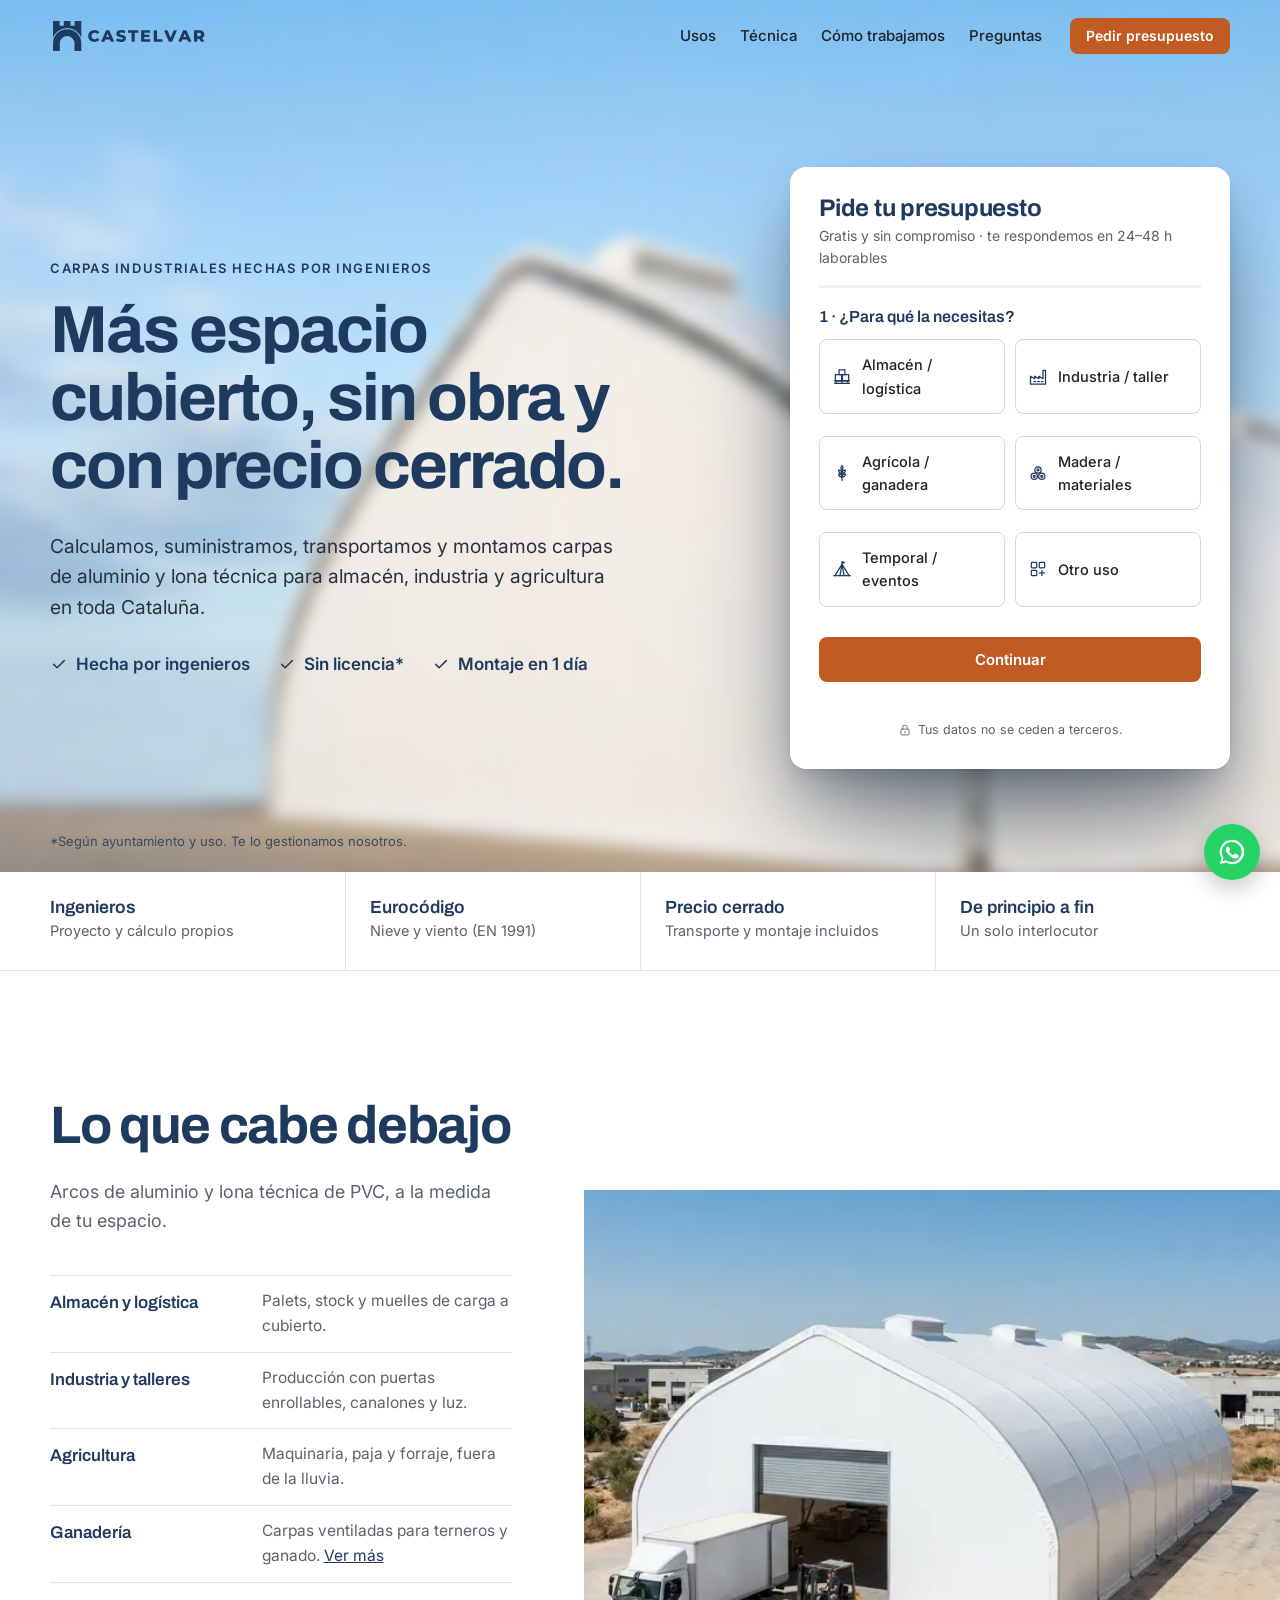
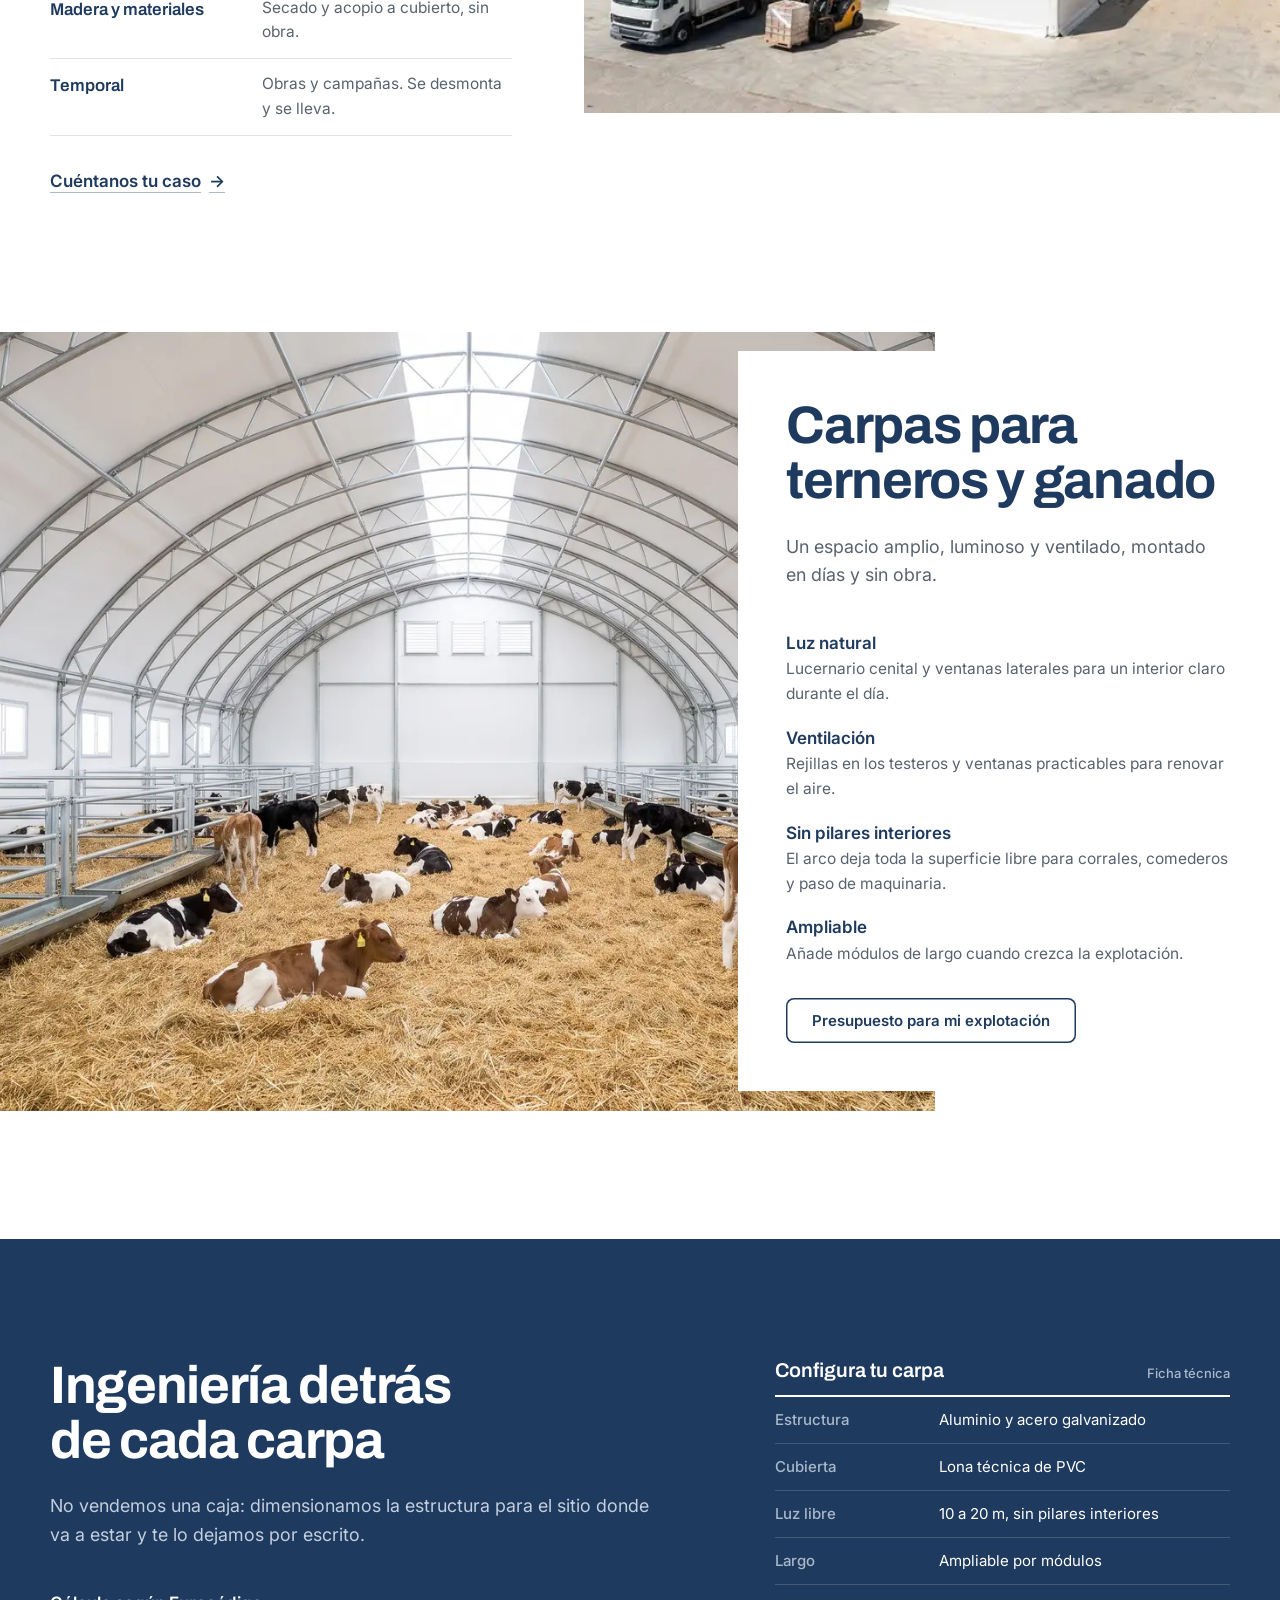
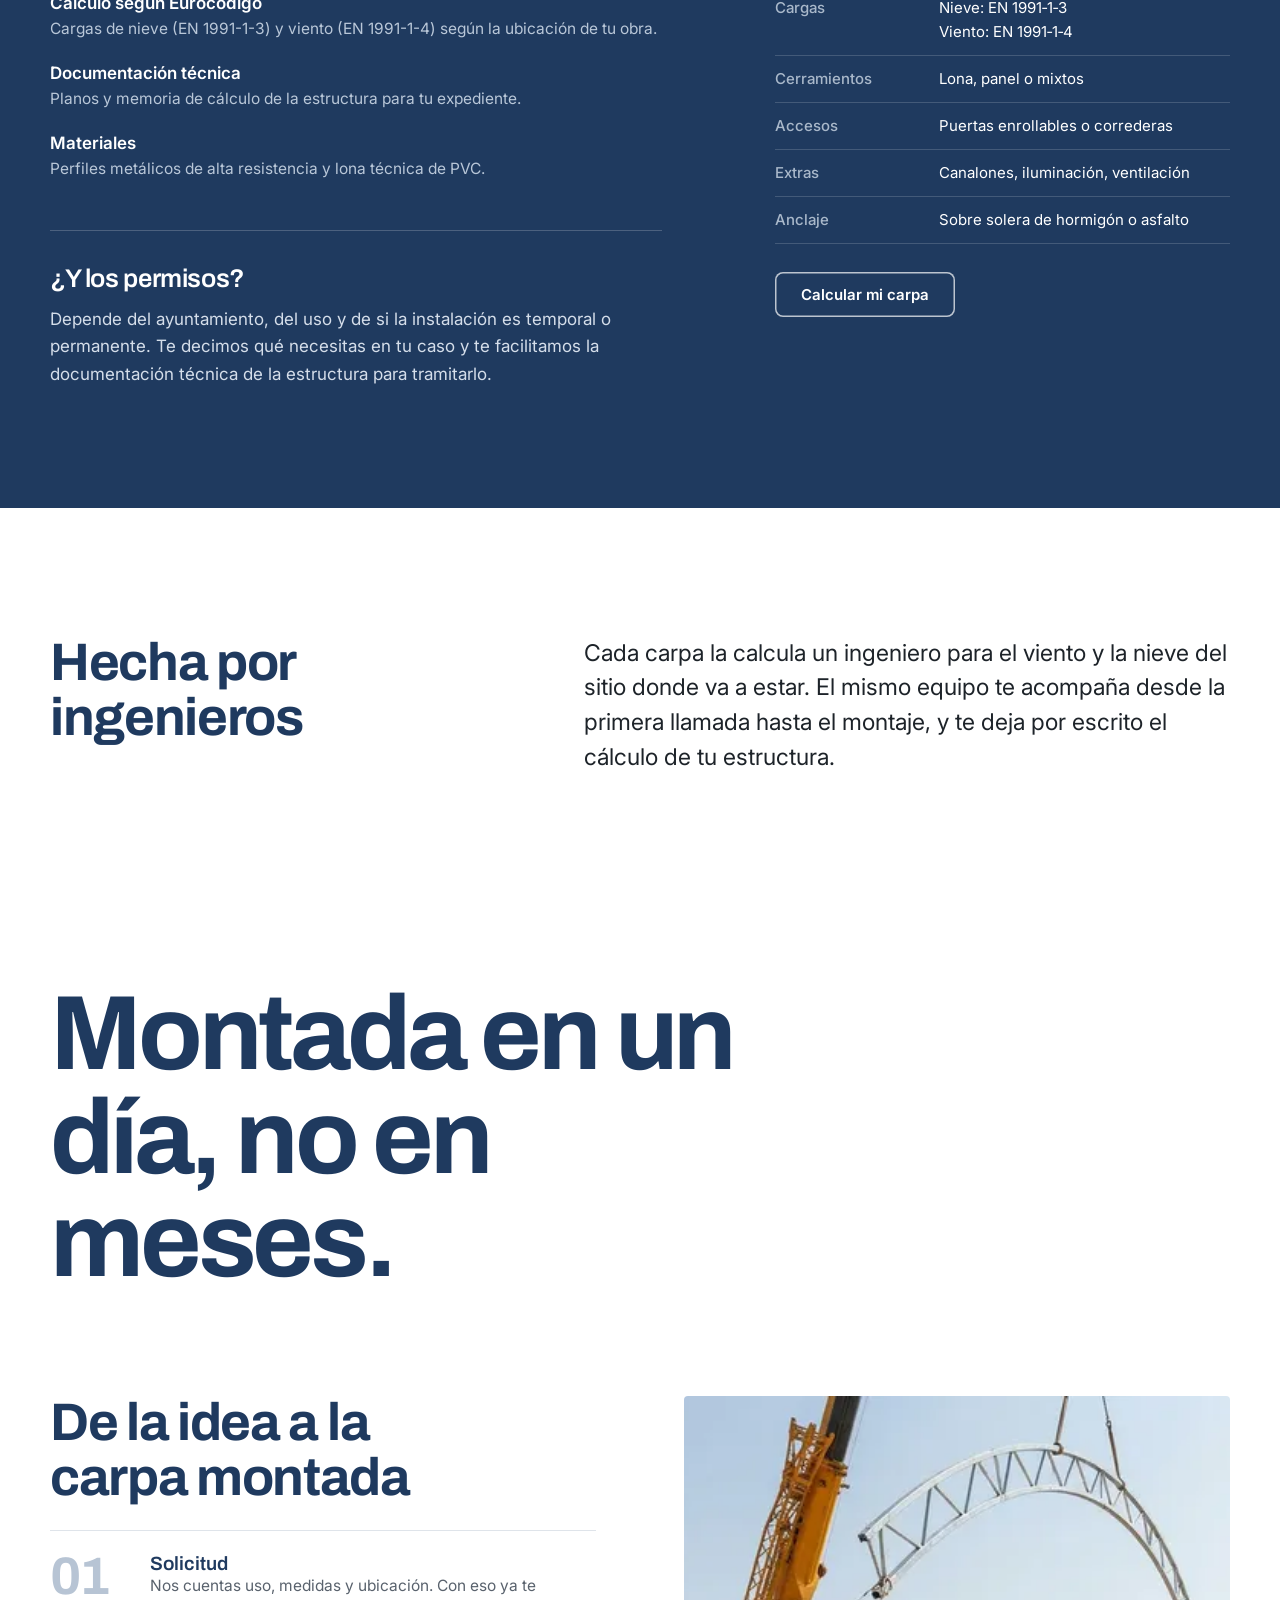
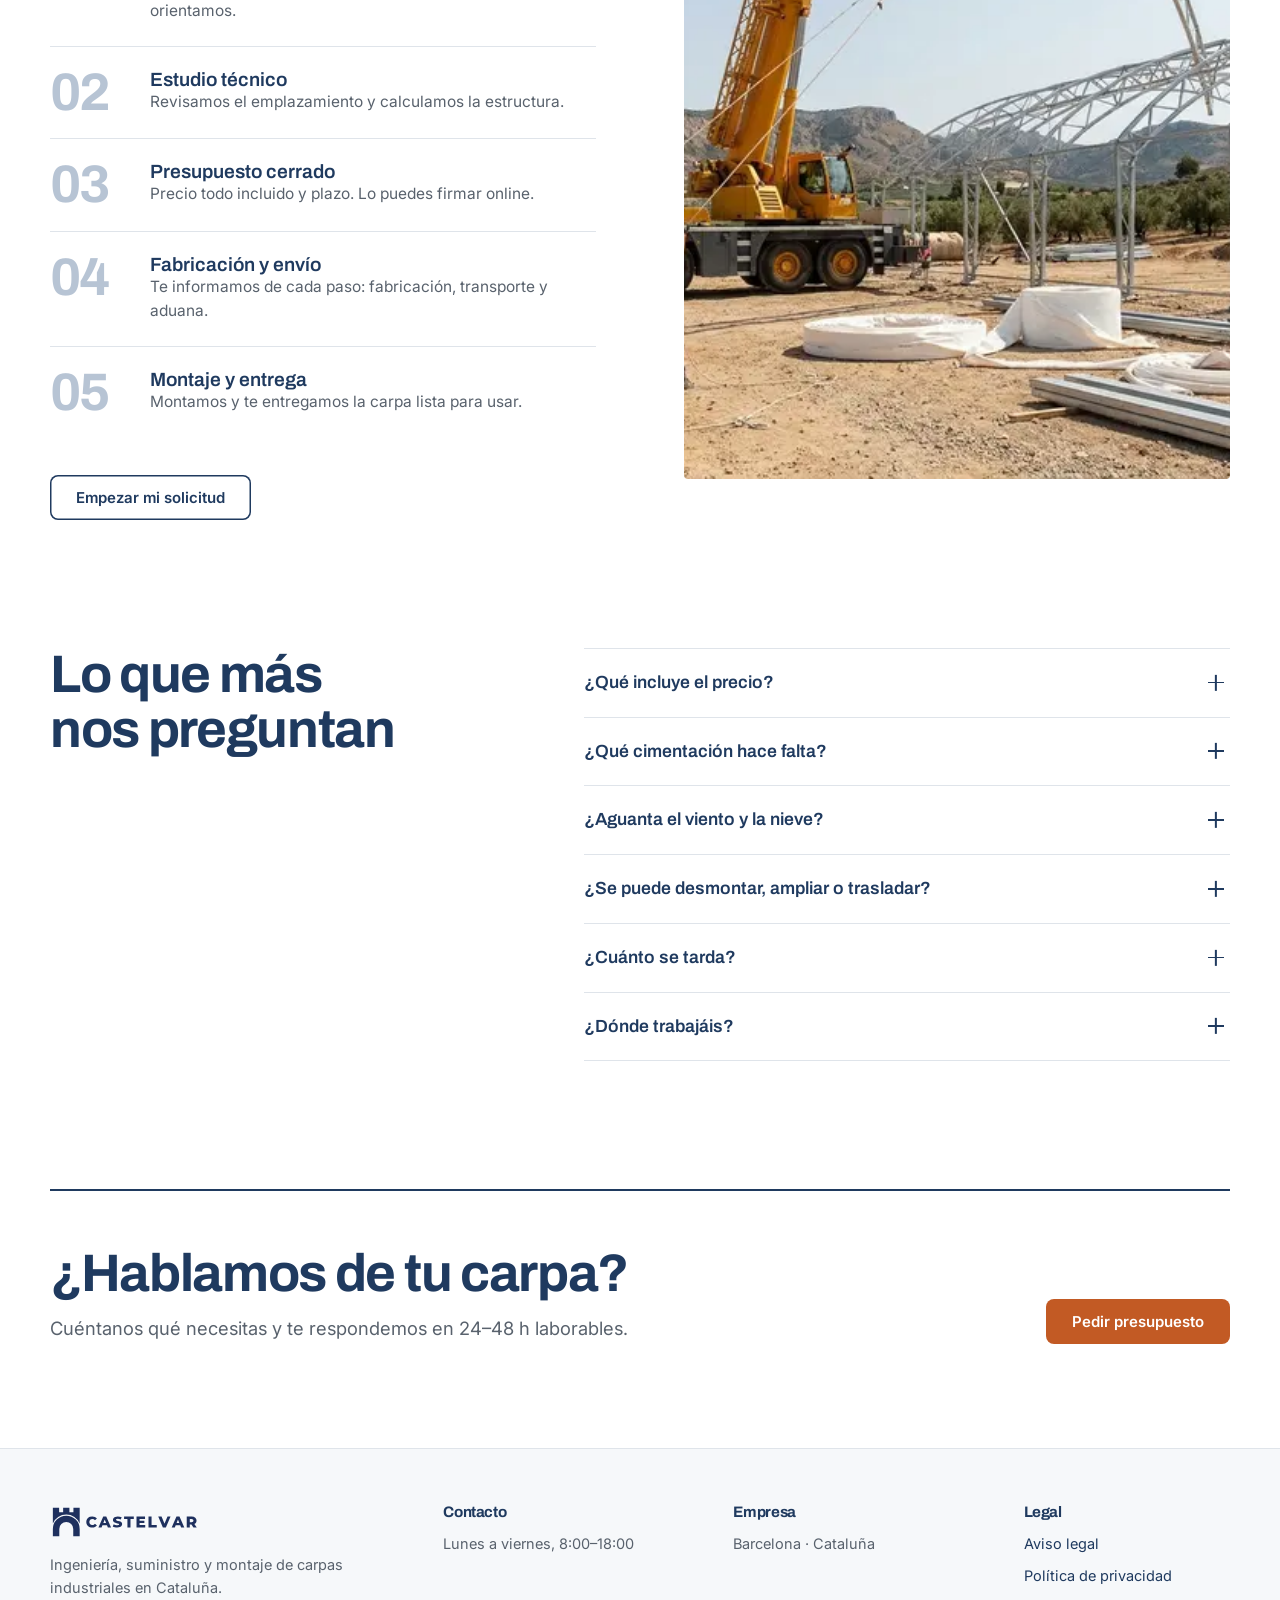
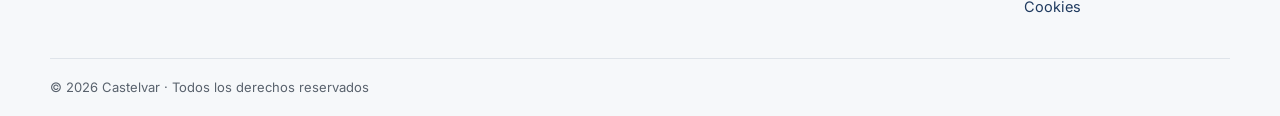
==== prueba-v2/index.html @ bcfca693 "Web: versión de prueba de la home en /prueba-v2 (noindex) Hero con foto desenfocada y formulario por" ====
<!doctype html>
<html lang="es">
  <head>
    <meta charset="utf-8" />
    <meta name="viewport" content="width=device-width, initial-scale=1" />
    <!-- Versión de PRUEBA de la home: no indexar. No está en ningún sitemap (la landing no tiene). -->
    <meta name="robots" content="noindex, nofollow" />
    <title>Castelvar · Carpas industriales, nos encargamos de todo</title>
    <meta
      name="description"
      content="Carpas de aluminio y lona técnica para almacén, industria y agricultura. Ingenieros, cálculo según Eurocódigo, transporte y montaje con precio cerrado."
    />
    <meta name="theme-color" content="#1F3A5F" />
    <link rel="icon" href="../assets/favicon.svg" type="image/svg+xml" />
    <link rel="apple-touch-icon" href="../assets/apple-touch-icon.png" />
    <script>
      document.documentElement.className = "js";
    </script>
    <link
      rel="preload"
      as="image"
      href="../img/hero-carpa-1376.webp"
      imagesrcset="../img/hero-carpa-800.webp 800w, ../img/hero-carpa-1376.webp 1376w"
      imagesizes="100vw"
      fetchpriority="high"
    />
    <link rel="preconnect" href="https://fonts.googleapis.com" />
    <link rel="preconnect" href="https://fonts.gstatic.com" crossorigin />
    <!-- Fuentes sin bloquear el primer pintado -->
    <link
      rel="preload"
      as="style"
      href="https://fonts.googleapis.com/css2?family=Archivo:wght@600;700&family=Inter:wght@400;500;600&display=swap"
      onload="this.onload=null;this.rel='stylesheet'"
    />
    <noscript><link rel="stylesheet" href="https://fonts.googleapis.com/css2?family=Archivo:wght@600;700&family=Inter:wght@400;500;600&display=swap" /></noscript>
    <link rel="stylesheet" href="v2.css" />
    <script src="../config.js"></script>
  </head>
  <body>
    <a class="skip" href="#presupuesto">Ir al formulario de presupuesto</a>

    <header class="site-header" id="cabecera">
      <div class="header-bar">
      <div class="wrap header-inner">
        <a href="./" class="brand" aria-label="Castelvar, inicio"><img src="../assets/logo.svg" alt="Castelvar" width="168" height="38" /></a>
        <nav class="nav" aria-label="Principal">
          <a href="#usos">Usos</a>
          <a href="#tecnica">Técnica</a>
          <a href="#proceso">Cómo trabajamos</a>
          <a href="#preguntas">Preguntas</a>
        </nav>
        <a class="header-phone" id="header-phone" hidden></a>
        <a href="#presupuesto" class="btn btn-primary btn-sm">Pedir presupuesto</a>
      </div>
      </div>
    </header>

    <main>
      <!-- 1 · HERO: foto a sangre + formulario por pasos (igual que la home) -->
      <section class="hero" id="inicio">
        <div class="hero-media" aria-hidden="true">
          <img
            src="../img/hero-carpa-1376.webp"
            srcset="../img/hero-carpa-800.webp 800w, ../img/hero-carpa-1376.webp 1376w"
            sizes="100vw"
            width="1376"
            height="768"
            fetchpriority="high"
            alt=""
          />
        </div>
        <div class="wrap hero-inner">
          <div class="hero-copy">
            <p class="eyebrow">Carpas industriales hechas por ingenieros</p>
            <h1>Más espacio cubierto, sin obra y con precio cerrado.</h1>
            <p class="lead">
              Calculamos, suministramos, transportamos y montamos carpas de aluminio y lona técnica para almacén, industria y agricultura en toda
              Cataluña.
            </p>
            <ul class="hero-points">
              <li>Hecha por ingenieros</li>
              <li>Sin licencia*</li>
              <li>Montaje en 1 día</li>
            </ul>
          </div>

          <!-- Formulario de presupuesto en 3 pasos (mismo marcado y mismos value que la home: es lo que llega al CRM) -->
          <div class="quote-card" id="presupuesto">
            <div class="quote-head">
              <h2>Pide tu presupuesto</h2>
              <p>Gratis y sin compromiso · <span id="response-time">te respondemos en 24–48 h laborables</span></p>
              <div class="progress" aria-hidden="true"><span id="progress-bar"></span></div>
            </div>

            <form id="lead-form" novalidate>
              <!-- Paso 1 -->
              <fieldset class="step" data-step="1">
                <legend>1 · ¿Para qué la necesitas?</legend>
                <div class="choice-grid" role="radiogroup">
                  <label class="choice"><input type="radio" name="use_case" value="Almacén / logística" /><span class="choice-box"><svg class="i" viewBox="0 0 24 24" fill="none" stroke="currentColor" stroke-width="1.5" stroke-linecap="round" stroke-linejoin="round" aria-hidden="true"><path d="M8.5 3.5h7v5.5h-7z"/><path d="M4 9h7.5v7.5H4zM12.5 9H20v7.5h-7.5z"/><path d="M3 16.5h18M3 19.5h18M5 16.5v3M12 16.5v3M19 16.5v3"/></svg><span>Almacén / logística</span></span></label>
                  <label class="choice"><input type="radio" name="use_case" value="Industria / taller" /><span class="choice-box"><svg class="i" viewBox="0 0 24 24" fill="none" stroke="currentColor" stroke-width="1.5" stroke-linecap="round" stroke-linejoin="round" aria-hidden="true"><path d="M3 20.5V11l5 3v-3l5 3v-3l5 3V4h3v16.5z"/><path d="M7 17.5h2M11.5 17.5h2M16 17.5h2"/></svg><span>Industria / taller</span></span></label>
                  <label class="choice"><input type="radio" name="use_case" value="Agricultura / ganadería" /><span class="choice-box"><svg class="i" viewBox="0 0 24 24" fill="none" stroke="currentColor" stroke-width="1.5" stroke-linecap="round" stroke-linejoin="round" aria-hidden="true"><path d="M12 21V8.5"/><path d="M12 8.5C10.6 7.4 10.3 5.6 12 3c1.7 2.6 1.4 4.4 0 5.5z"/><path d="M12 12.5c-2.6 0-4-1.5-4-4 2.6 0 4 1.5 4 4zM12 12.5c2.6 0 4-1.5 4-4-2.6 0-4 1.5-4 4z"/><path d="M12 17c-2.6 0-4-1.5-4-4 2.6 0 4 1.5 4 4zM12 17c2.6 0 4-1.5 4-4-2.6 0-4 1.5-4 4z"/></svg><span>Agrícola / ganadera</span></span></label>
                  <label class="choice"><input type="radio" name="use_case" value="Madera / materiales" /><span class="choice-box"><svg class="i" viewBox="0 0 24 24" fill="none" stroke="currentColor" stroke-width="1.5" stroke-linecap="round" stroke-linejoin="round" aria-hidden="true"><circle cx="7.5" cy="16" r="3.75"/><circle cx="16.5" cy="16" r="3.75"/><circle cx="12" cy="8.25" r="3.75"/><circle cx="7.5" cy="16" r="1.2"/><circle cx="16.5" cy="16" r="1.2"/><circle cx="12" cy="8.25" r="1.2"/></svg><span>Madera / materiales</span></span></label>
                  <label class="choice"><input type="radio" name="use_case" value="Temporal / eventos" /><span class="choice-box"><svg class="i" viewBox="0 0 24 24" fill="none" stroke="currentColor" stroke-width="1.5" stroke-linecap="round" stroke-linejoin="round" aria-hidden="true"><path d="M3.5 20 12 6.5 20.5 20"/><path d="M12 6.5 9.5 20M12 6.5 14.5 20"/><path d="M12 6.5V3l3 1.2L12 5.4"/><path d="M2 20h20"/></svg><span>Temporal / eventos</span></span></label>
                  <label class="choice"><input type="radio" name="use_case" value="Otro" /><span class="choice-box"><svg class="i" viewBox="0 0 24 24" fill="none" stroke="currentColor" stroke-width="1.5" stroke-linecap="round" stroke-linejoin="round" aria-hidden="true"><rect x="4" y="4" width="6.5" height="6.5" rx="1"/><rect x="13.5" y="4" width="6.5" height="6.5" rx="1"/><rect x="4" y="13.5" width="6.5" height="6.5" rx="1"/><path d="M16.75 13.75v6M13.75 16.75h6"/></svg><span>Otro uso</span></span></label>
                </div>
                <button type="button" class="btn btn-primary btn-block" data-next>Continuar</button>
              </fieldset>

              <!-- Paso 2 -->
              <fieldset class="step" data-step="2" hidden>
                <legend>2 · Medidas y ubicación</legend>
                <div class="grid-2">
                  <label><span>Ancho aprox. (m)</span><input name="width" inputmode="decimal" enterkeyhint="next" placeholder="p. ej. 15" maxlength="8" /></label>
                  <label><span>Largo aprox. (m)</span><input name="length" inputmode="decimal" enterkeyhint="next" placeholder="p. ej. 30" maxlength="8" /></label>
                </div>
                <p class="sizes" aria-label="Medidas habituales">
                  <span>Habituales:</span>
                  <button type="button" data-size="10x15">10×15</button>
                  <button type="button" data-size="10x20">10×20</button>
                  <button type="button" data-size="15x30">15×30</button>
                  <button type="button" data-size="20x40">20×40</button>
                  <button type="button" data-size="">No lo sé</button>
                </p>
                <div class="grid-2">
                  <label><span>Población de la obra</span><input name="city" autocomplete="address-level2" autocapitalize="words" enterkeyhint="next" maxlength="120" /></label>
                  <label
                    ><span>Provincia</span>
                    <select name="province">
                      <option value="">—</option>
                      <option value="Barcelona">Barcelona</option>
                      <option value="Girona">Girona</option>
                      <option value="Lleida">Lleida</option>
                      <option value="Tarragona">Tarragona</option>
                      <option value="Otra">Otra</option>
                    </select>
                  </label>
                </div>
                <label
                  ><span>¿Para cuándo?</span>
                  <select name="timeframe">
                    <option value="">—</option>
                    <option value="Lo antes posible">Lo antes posible</option>
                    <option value="En 1–3 meses">En 1–3 meses</option>
                    <option value="En 3–6 meses">En 3–6 meses</option>
                    <option value="Solo me estoy informando">Solo me estoy informando</option>
                  </select>
                </label>
                <div class="step-nav">
                  <button type="button" class="btn btn-ghost" data-prev>Atrás</button>
                  <button type="button" class="btn btn-primary" data-next>Continuar</button>
                </div>
              </fieldset>

              <!-- Paso 3 -->
              <fieldset class="step" data-step="3" hidden>
                <legend>3 · ¿Cómo te contactamos?</legend>
                <div class="grid-2">
                  <label><span>Nombre *</span><input name="name" autocomplete="name" autocapitalize="words" enterkeyhint="next" required maxlength="120" /></label>
                  <label><span>Empresa</span><input name="company" autocomplete="organization" maxlength="160" /></label>
                  <label><span>Teléfono</span><input name="phone" type="tel" inputmode="tel" autocomplete="tel" enterkeyhint="next" maxlength="40" /></label>
                  <label><span>Email</span><input name="email" type="email" inputmode="email" autocomplete="email" autocapitalize="off" spellcheck="false" enterkeyhint="next" maxlength="200" /></label>
                </div>
                <label><span>Algo más (opcional)</span><textarea name="message" rows="3" maxlength="3000" placeholder="Terreno, accesos, puertas, cerramientos…"></textarea></label>
                <label class="hp" aria-hidden="true">Web<input name="website" tabindex="-1" autocomplete="off" /></label>
                <label class="check">
                  <input type="checkbox" name="consent" value="on" required />
                  <span>Acepto la <a href="../privacidad.html" target="_blank">política de privacidad</a>. Solo usaremos tus datos para responderte.</span>
                </label>
                <div class="step-nav">
                  <button type="button" class="btn btn-ghost" data-prev>Atrás</button>
                  <button type="submit" class="btn btn-primary">Enviar solicitud</button>
                </div>
              </fieldset>
              <p class="form-status" role="status" aria-live="polite"></p>
            </form>

            <div class="thanks" id="thanks" hidden tabindex="-1">
              <div class="thanks-icon"><svg class="i" viewBox="0 0 24 24" fill="none" stroke="currentColor" stroke-width="1.5" stroke-linecap="round" stroke-linejoin="round" aria-hidden="true"><circle cx="12" cy="12" r="9"/><path d="m8 12.25 2.75 2.75L16 9.75"/></svg></div>
              <h3>¡Solicitud recibida!</h3>
              <p>Un ingeniero revisará tu caso y te contactará <span id="thanks-time">en 24–48 h laborables</span>.</p>
              <p class="thanks-direct" id="thanks-direct"></p>
            </div>
            <p class="quote-foot"><svg class="i" viewBox="0 0 24 24" fill="none" stroke="currentColor" stroke-width="1.5" stroke-linecap="round" stroke-linejoin="round" aria-hidden="true"><rect x="5" y="10.5" width="14" height="10" rx="2"/><path d="M8 10.5V7.5a4 4 0 0 1 8 0v3"/><path d="M12 14.5v2.5"/></svg><span>Tus datos no se ceden a terceros.</span></p>
          </div>
        </div>
        <!-- Nota del asterisco: abajo del todo de la sección (en escritorio y en móvil) -->
        <p class="wrap hero-note"><a href="#permisos">*Según ayuntamiento y uso. Te lo gestionamos nosotros.</a></p>
      </section>

      <!-- Franja de garantías (parte del hero) -->
      <div class="assurances" id="garantias" role="region" aria-label="Por qué confiar en nosotros">
        <div class="wrap assurances-inner">
          <div><strong>Ingenieros</strong><span>Proyecto y cálculo propios</span></div>
          <div><strong>Eurocódigo</strong><span>Nieve y viento (EN 1991)</span></div>
          <div><strong>Precio cerrado</strong><span>Transporte y montaje incluidos</span></div>
          <div><strong>De principio a fin</strong><span>Un solo interlocutor</span></div>
        </div>
      </div>

      <!-- 2 · USOS (antes «Una carpa para cada necesidad» + «Una estructura, muchos usos») -->
      <section class="usos" id="usos">
        <div class="wrap usos-grid">
          <div class="usos-copy">
            <h2>Lo que cabe debajo</h2>
            <p class="section-lead">Arcos de aluminio y lona técnica de PVC, a la medida de tu espacio.</p>
            <ul class="usos-list">
              <li><strong>Almacén y logística</strong><span>Palets, stock y muelles de carga a cubierto.</span></li>
              <li><strong>Industria y talleres</strong><span>Producción con puertas enrollables, canalones y luz.</span></li>
              <li><strong>Agricultura</strong><span>Maquinaria, paja y forraje, fuera de la lluvia.</span></li>
              <li><strong>Ganadería</strong><span>Carpas ventiladas para terneros y ganado. <a href="#ganaderia">Ver más</a></span></li>
              <li><strong>Madera y materiales</strong><span>Secado y acopio a cubierto, sin obra.</span></li>
              <li><strong>Temporal</strong><span>Obras y campañas. Se desmonta y se lleva.</span></li>
            </ul>
            <a href="#presupuesto" class="link-arrow">Cuéntanos tu caso</a>
          </div>
          <figure class="usos-photo frame">
            <img
              src="../img/almacen-exterior-1376.webp"
              srcset="../img/almacen-exterior-800.webp 800w, ../img/almacen-exterior-1376.webp 1376w"
              sizes="(max-width: 900px) 100vw, 60vw"
              width="1376"
              height="768"
              loading="lazy"
              alt="Carpa de arco con muelle de carga, un camión y una carretilla elevadora"
            />
          </figure>
        </div>
      </section>

      <!-- 3 · GANADERÍA: la foto se sale del contenedor por la izquierda y el texto la solapa -->
      <section class="ganaderia" id="ganaderia">
        <div class="wrap ganaderia-grid">
          <figure class="ganaderia-photo frame reveal">
            <img
              src="../img/ganaderia-interior-1600.webp"
              srcset="../img/ganaderia-interior-800.webp 800w, ../img/ganaderia-interior-1600.webp 1600w"
              sizes="(max-width: 900px) 100vw, 66vw"
              width="1600"
              height="893"
              loading="lazy"
              alt="Interior de una carpa ganadera con terneros sobre cama de paja, comederos laterales y lucernario cenital"
            />
          </figure>
          <div class="ganaderia-text">
            <h2>Carpas para terneros y ganado</h2>
            <p class="section-lead">Un espacio amplio, luminoso y ventilado, montado en días y sin obra.</p>
            <dl class="points">
              <div><dt>Luz natural</dt><dd>Lucernario cenital y ventanas laterales para un interior claro durante el día.</dd></div>
              <div><dt>Ventilación</dt><dd>Rejillas en los testeros y ventanas practicables para renovar el aire.</dd></div>
              <div><dt>Sin pilares interiores</dt><dd>El arco deja toda la superficie libre para corrales, comederos y paso de maquinaria.</dd></div>
              <div><dt>Ampliable</dt><dd>Añade módulos de largo cuando crezca la explotación.</dd></div>
            </dl>
            <a href="#presupuesto" class="btn btn-outline" data-usecase="Agricultura / ganadería">Presupuesto para mi explotación</a>
          </div>
        </div>
      </section>

      <!-- 4 · TÉCNICA + PERMISOS (único bloque azul a sangre) -->
      <section class="tecnica" id="tecnica">
        <div class="wrap tecnica-grid">
          <div>
            <h2>Ingeniería detrás de cada carpa</h2>
            <p class="section-lead">No vendemos una caja: dimensionamos la estructura para el sitio donde va a estar y te lo dejamos por escrito.</p>
            <dl class="points points-dark">
              <div><dt>Cálculo según Eurocódigo</dt><dd>Cargas de nieve (EN 1991-1-3) y viento (EN 1991-1-4) según la ubicación de tu obra.</dd></div>
              <div><dt>Documentación técnica</dt><dd>Planos y memoria de cálculo de la estructura para tu expediente.</dd></div>
              <div><dt>Materiales</dt><dd>Perfiles metálicos de alta resistencia y lona técnica de PVC.</dd></div>
            </dl>
            <div class="permisos" id="permisos">
              <h3>¿Y los permisos?</h3>
              <p>
                Depende del ayuntamiento, del uso y de si la instalación es temporal o permanente. Te decimos qué necesitas en tu caso y te facilitamos la
                documentación técnica de la estructura para tramitarlo.
              </p>
            </div>
          </div>
          <div class="ficha-wrap">
            <table class="ficha">
              <caption>Configura tu carpa <span>Ficha técnica</span></caption>
              <tbody>
                <tr><th scope="row">Estructura</th><td>Aluminio y acero galvanizado</td></tr>
                <tr><th scope="row">Cubierta</th><td>Lona técnica de PVC</td></tr>
                <tr><th scope="row">Luz libre</th><td>10 a 20 m, sin pilares interiores</td></tr>
                <tr><th scope="row">Largo</th><td>Ampliable por módulos</td></tr>
                <tr><th scope="row">Cargas</th><td>Nieve: EN&nbsp;1991‑1‑3<br />Viento: EN&nbsp;1991‑1‑4</td></tr>
                <tr><th scope="row">Cerramientos</th><td>Lona, panel o mixtos</td></tr>
                <tr><th scope="row">Accesos</th><td>Puertas enrollables o correderas</td></tr>
                <tr><th scope="row">Extras</th><td>Canalones, iluminación, ventilación</td></tr>
                <tr><th scope="row">Anclaje</th><td>Sobre solera de hormigón o asfalto</td></tr>
              </tbody>
            </table>
            <a href="#presupuesto" class="btn btn-outline-light">Calcular mi carpa</a>
          </div>
        </div>
      </section>

      <!-- 5 · QUIÉNES SOMOS -->
      <section class="equipo reveal" id="quienes-somos">
        <div class="wrap equipo-wrap">
          <h2>Hecha por ingenieros</h2>
          <p class="equipo-text">
            Cada carpa la calcula un ingeniero para el viento y la nieve del sitio donde va a estar. El mismo equipo te acompaña desde la primera
            llamada hasta el montaje, y te deja por escrito el cálculo de tu estructura.
          </p>
          <!--
            TODO (más adelante): fichas de los fundadores, con foto real (WebP 600×720, ../img/fundador-pendiente.webp mientras tanto)
            y una frase de cada uno en primera persona:
            · Guillermo Fabregat, ingeniero
            · Albert Vila, ingeniero
          -->
        </div>
      </section>

      <!-- 6 · CÓMO TRABAJAMOS (con la frase corta grande delante) -->
      <section class="proceso" id="proceso">
        <div class="wrap">
          <p class="frase">Montada en un día, no en meses.</p>
        </div>
        <div class="wrap proceso-grid">
          <div>
            <h2>De la idea a la carpa montada</h2>
            <ol class="pasos reveal-group">
              <li><strong>Solicitud</strong><span>Nos cuentas uso, medidas y ubicación. Con eso ya te orientamos.</span></li>
              <li><strong>Estudio técnico</strong><span>Revisamos el emplazamiento y calculamos la estructura.</span></li>
              <li><strong>Presupuesto cerrado</strong><span>Precio todo incluido y plazo. Lo puedes firmar online.</span></li>
              <li><strong>Fabricación y envío</strong><span>Te informamos de cada paso: fabricación, transporte y aduana.</span></li>
              <li><strong>Montaje y entrega</strong><span>Montamos y te entregamos la carpa lista para usar.</span></li>
            </ol>
            <a href="#presupuesto" class="btn btn-outline">Empezar mi solicitud</a>
          </div>
          <figure class="proceso-photo frame">
            <img
              src="../img/montaje-grua-800.webp"
              srcset="../img/montaje-grua-800.webp 800w, ../img/montaje-grua-1376.webp 1376w"
              sizes="(max-width: 900px) 100vw, 45vw"
              width="800"
              height="447"
              loading="lazy"
              alt="Montaje en obra: una grúa coloca un arco de la estructura mientras tres operarios lo guían"
            />
          </figure>
        </div>
      </section>

      <!-- 7 · PREGUNTAS FRECUENTES + CIERRE -->
      <section class="preguntas" id="preguntas">
        <div class="wrap preguntas-grid">
          <h2>Lo que más nos preguntan</h2>
          <div class="faq">
            <details>
              <summary>¿Qué incluye el precio?</summary>
              <div class="faq-a"><p>Estructura, lona, los accesorios que elijas, transporte hasta la obra y montaje. Todo queda detallado en el presupuesto.</p></div>
            </details>
            <details>
              <summary>¿Qué cimentación hace falta?</summary>
              <div class="faq-a"><p>Normalmente se ancla sobre una solera de hormigón o asfalto existente. Si no la hay, te indicamos las alternativas según el terreno.</p></div>
            </details>
            <details>
              <summary>¿Aguanta el viento y la nieve?</summary>
              <div class="faq-a"><p>La estructura se calcula para las cargas de nieve y viento de tu ubicación según el Eurocódigo, y te entregamos el cálculo.</p></div>
            </details>
            <details>
              <summary>¿Se puede desmontar, ampliar o trasladar?</summary>
              <div class="faq-a"><p>Sí. Son estructuras modulares: se pueden ampliar con más módulos, desmontar o llevar a otra ubicación.</p></div>
            </details>
            <details>
              <summary>¿Cuánto se tarda?</summary>
              <div class="faq-a"><p>El plazo depende de la medida y de la fabricación, y te lo damos cerrado en el presupuesto. El montaje en obra es cuestión de días.</p></div>
            </details>
            <details>
              <summary>¿Dónde trabajáis?</summary>
              <div class="faq-a"><p>Principalmente en Cataluña. Si tu obra está en otra zona, consúltanos.</p></div>
            </details>
          </div>
        </div>

        <div class="wrap cierre" id="contacto">
          <div>
            <p class="cierre-title">¿Hablamos de tu carpa?</p>
            <p class="cierre-sub">Cuéntanos qué necesitas y te respondemos en 24–48 h laborables.</p>
          </div>
          <div class="cierre-actions">
            <a href="#presupuesto" class="btn btn-primary">Pedir presupuesto</a>
          </div>
        </div>
      </section>
    </main>

    <footer class="site-footer">
      <div class="wrap footer-grid">
        <div>
          <img src="../assets/logo-blanco.svg" alt="Castelvar" width="160" height="37" loading="lazy" />
          <p>Ingeniería, suministro y montaje de carpas industriales en Cataluña.</p>
        </div>
        <div>
          <h2 class="foot-h">Contacto</h2>
          <ul class="footer-list" id="footer-contact"></ul>
        </div>
        <div>
          <h2 class="foot-h">Empresa</h2>
          <ul class="footer-list" id="footer-company"></ul>
        </div>
        <div>
          <h2 class="foot-h">Legal</h2>
          <ul class="footer-list">
            <li><a href="../aviso-legal.html">Aviso legal</a></li>
            <li><a href="../privacidad.html">Política de privacidad</a></li>
            <li><a href="../cookies.html">Cookies</a></li>
          </ul>
        </div>
      </div>
      <div class="wrap footer-bottom">© <span id="year"></span> Castelvar · Todos los derechos reservados</div>
    </footer>

    <!-- Barra fija en móvil: aparece al bajar de la primera pantalla -->
    <nav class="mobile-bar" id="mobile-bar" aria-label="Contacto rápido">
      <a class="mb-primary" href="#presupuesto">Pedir presupuesto</a>
    </nav>

    <!-- WhatsApp: botón flotante abajo a la derecha. Solo aparece cuando hay número en config.js (whatsapp) -->
    <a class="wa-float" id="wa-float" hidden target="_blank" rel="noopener" aria-label="Escríbenos por WhatsApp">
      <svg viewBox="0 0 32 32" aria-hidden="true"><path fill="currentColor" d="M16 3a13 13 0 0 0-11.2 19.6L3 29l6.6-1.7A13 13 0 1 0 16 3Zm0 23.6c-2 0-4-.5-5.7-1.6l-.4-.2-3.9 1 1-3.8-.3-.4A10.6 10.6 0 1 1 16 26.6Zm5.8-7.9c-.3-.2-1.9-.9-2.2-1-.3-.1-.5-.2-.7.2l-1 1.2c-.2.2-.4.2-.7.1a8.7 8.7 0 0 1-4.3-3.8c-.3-.6.3-.5.9-1.6.1-.2 0-.4 0-.6l-1-2.4c-.3-.6-.5-.5-.7-.5h-.6c-.2 0-.6.1-.9.4-.3.3-1.2 1.1-1.2 2.8s1.2 3.2 1.4 3.4c.2.2 2.4 3.7 5.8 5.1 2.2.9 3 1 4.1.8.7-.1 1.9-.8 2.2-1.5.3-.8.3-1.4.2-1.5-.1-.2-.3-.2-.6-.4Z"/></svg>
    </a>

    <script src="v2.js" defer></script>
  </body>
</html>
---- prueba-v2/v2.css ----
/* Castelvar · home de prueba v2 (independiente de assets/styles.css) */
:root {
  --blue: #1f3a5f;
  --blue-900: #12243b;
  --blue-50: #eef2f7;
  --blue-100: #dde5ef;
  --blue-300: #b7c4d4;
  --ink: #1d2329;
  --muted: #59626d;
  --line: #dfe4ea;
  --accent: #c25a24;
  --accent-700: #a64b1c;
  --ok: #18794e;
  --r: 4px;
  --display: Archivo, "Helvetica Neue", Arial, system-ui, sans-serif;
  --text: Inter, system-ui, -apple-system, "Segoe UI", Roboto, sans-serif;
  /* distancia del borde de la pantalla al contenedor */
  --out: max(16px, (100vw - 1180px) / 2);
  --ease: cubic-bezier(0.2, 0.7, 0.2, 1);
}
* {
  box-sizing: border-box;
}
[hidden] {
  display: none !important;
}
html {
  scroll-behavior: smooth;
  scroll-padding-top: 84px;
}
body {
  margin: 0;
  background: #fff;
  color: var(--ink);
  font: 17px/1.6 var(--text);
  -webkit-font-smoothing: antialiased;
  overflow-x: clip;
}
img {
  max-width: 100%;
  height: auto;
  display: block;
}
figure {
  margin: 0;
}
h1,
h2,
h3,
h4 {
  font-family: var(--display);
  color: var(--blue);
  text-wrap: balance;
  margin: 0 0 0.45em;
}
h1 {
  font-size: clamp(2.3rem, 5.2vw, 4.4rem);
  font-weight: 700;
  line-height: 1.02;
  letter-spacing: -0.03em;
}
h2 {
  font-size: clamp(2rem, 4.2vw, 3.3rem);
  font-weight: 700;
  line-height: 1.04;
  letter-spacing: -0.025em;
}
h3 {
  font-size: 1.2rem;
  font-weight: 600;
  line-height: 1.25;
}
p {
  margin: 0 0 1em;
}
a {
  color: var(--blue);
}
.wrap {
  width: min(1180px, 100% - 32px);
  margin-inline: auto;
}
.skip {
  position: absolute;
  left: -999px;
}
.skip:focus {
  left: 16px;
  top: 8px;
  z-index: 100;
  background: #fff;
  padding: 8px 12px;
}
:focus-visible {
  outline: 2px solid var(--blue);
  outline-offset: 2px;
}
.section-lead {
  font-size: 1.12rem;
  color: var(--muted);
  max-width: 34em;
  margin-bottom: 40px;
}
.todo {
  background: #fff4e5;
  outline: 1px dashed var(--accent);
  padding: 0 4px;
}

/* ---------- Botones: suben 2 px; la sombra aparece por opacidad ---------- */
.btn {
  position: relative;
  text-align: center;
  display: inline-flex;
  align-items: center;
  justify-content: center;
  gap: 8px;
  border: 0;
  border-radius: 8px; /* todos los botones con esquinas de 8 px */
  padding: 15px 26px;
  font: 600 15px/1 var(--text);
  text-decoration: none;
  cursor: pointer;
  transition: transform 0.2s var(--ease);
}
.btn::after {
  content: "";
  position: absolute;
  inset: 0;
  border-radius: inherit;
  box-shadow: 0 8px 18px rgb(18 36 59 / 22%);
  opacity: 0;
  transition: opacity 0.2s;
  pointer-events: none;
}
.btn:hover {
  transform: translateY(-2px);
}
.btn:hover::after {
  opacity: 1;
}
.btn:active {
  transform: translateY(0);
}
.btn .i {
  width: 19px;
  height: 19px;
}
.btn-primary {
  background: var(--accent);
  color: #fff;
}
.btn-primary:hover {
  background: var(--accent-700);
}
.btn-outline {
  background: #fff;
  color: var(--blue);
  box-shadow: inset 0 0 0 1.5px var(--blue);
}
.btn-outline-light {
  background: transparent;
  color: #fff;
  box-shadow: inset 0 0 0 1.5px rgb(255 255 255 / 70%);
}
.btn-ghost {
  background: #fff;
  color: var(--blue);
  box-shadow: inset 0 0 0 1.5px var(--line);
}
.btn-ghost:hover {
  box-shadow: inset 0 0 0 1.5px var(--blue);
}
.btn-sm {
  padding: 11px 16px;
  font-size: 14px;
}
.btn-block {
  width: 100%;
}
.btn[disabled] {
  opacity: 0.6;
  cursor: wait;
}
.link-arrow {
  display: inline-flex;
  align-items: center;
  min-height: 44px;
  font-weight: 600;
  text-decoration: underline;
  text-decoration-color: rgb(31 58 95 / 35%);
  text-underline-offset: 5px;
}
.link-arrow::after {
  content: "→";
  margin-left: 8px;
  transition: transform 0.2s var(--ease);
}
.link-arrow:hover::after {
  transform: translateX(3px);
}

/* ---------- Cabecera ---------- */
/* Barra de cristal (estilo Apple): arriba ocupa todo el ancho; al bajar se despega y queda flotando */
.site-header {
  position: fixed;
  top: 0;
  left: 0;
  right: 0;
  z-index: 50;
  height: 72px;
  pointer-events: none;
}
.header-bar {
  pointer-events: auto;
  position: absolute;
  inset: 0;
  --glass-top: 12px;
  --glass-side: max(12px, (100% - 1180px) / 2 - 36px);
  --glass-h: 62px;
}
/* El cristal ya está en su sitio flotante; solo aparece (opacidad + transform): animación fluida */
.header-bar::before {
  content: "";
  position: absolute;
  top: var(--glass-top);
  left: var(--glass-side);
  right: var(--glass-side);
  height: var(--glass-h);
  border-radius: 18px;
  border: 1px solid rgb(255 255 255 / 60%);
  background: rgb(255 255 255 / 68%);
  -webkit-backdrop-filter: saturate(180%) blur(20px);
  backdrop-filter: saturate(180%) blur(20px);
  box-shadow:
    0 12px 32px rgb(18 36 59 / 14%),
    inset 0 1px 0 rgb(255 255 255 / 70%);
  opacity: 0;
  transform: translateY(-10px) scale(1.015);
  transition:
    opacity 0.5s cubic-bezier(0.22, 1, 0.36, 1),
    transform 0.6s cubic-bezier(0.22, 1, 0.36, 1);
  will-change: opacity, transform;
}
.site-header.is-floating .header-bar::before {
  opacity: 1;
  transform: none;
}
@supports not ((backdrop-filter: blur(1px)) or (-webkit-backdrop-filter: blur(1px))) {
  .header-bar::before {
    background: rgb(255 255 255 / 96%);
  }
}
.header-inner {
  position: relative;
  display: flex;
  align-items: center;
  gap: 28px;
  height: 100%;
  transition: transform 0.6s cubic-bezier(0.22, 1, 0.36, 1);
}
/* el contenido baja hasta el centro del cristal */
.site-header.is-floating .header-inner {
  transform: translateY(7px);
}
/* Al flotar, logo y botón se separan del borde del cristal (36 px de aire) si la pantalla es estrecha (tablets).
   Arriba siguen alineados con el resto de la página. */
.site-header {
  --shift: clamp(0px, 48px - (100vw - 1180px) / 2, 32px);
}
.brand,
.nav,
.header-phone,
.header-inner > .btn {
  transition: transform 0.6s cubic-bezier(0.22, 1, 0.36, 1);
}
.site-header.is-floating .brand {
  transform: translateX(var(--shift));
}
.site-header.is-floating .nav,
.site-header.is-floating .header-phone,
.site-header.is-floating .header-inner > .btn {
  transform: translateX(calc(-1 * var(--shift)));
}
.site-header.is-floating .header-inner > .btn:hover {
  transform: translate(calc(-1 * var(--shift)), -2px);
}
.brand img {
  width: 158px;
  height: auto;
}
.nav {
  display: flex;
  gap: 24px;
  margin-left: auto;
}
.nav a {
  color: var(--ink);
  text-decoration: none;
  font-weight: 500;
  font-size: 15px;
}
.nav a:hover {
  color: var(--blue);
  text-decoration: underline;
  text-underline-offset: 6px;
}
.header-phone {
  font-weight: 600;
  color: var(--blue);
  text-decoration: none;
  white-space: nowrap;
}

/* ---------- 1 · Hero ---------- */
.hero {
  position: relative;
  overflow: hidden;
  padding: 144px 0 80px;
  min-height: min(872px, 100svh);
  display: flex;
  align-items: center;
}
.hero-media {
  position: absolute;
  inset: 0;
  overflow: hidden;
  background: #cfe0ef;
}
/* foto desenfocada para que el texto se lea; se agranda un poco para que el borde no se vea borroso */
.hero-media img {
  width: calc(100% + 48px);
  height: calc(100% + 48px);
  max-width: none;
  margin: -24px;
  filter: blur(7px);
  object-fit: cover;
  object-position: 62% 40%;
  transform-origin: 62% 45%;
  animation: kenburns 20s ease-out forwards;
}
.hero-inner {
  position: relative;
  display: grid;
  grid-template-columns: minmax(0, 1fr) 440px;
  gap: 64px;
  align-items: center;
}
.hero-copy {
  position: relative;
  max-width: 600px;
}
/* sombra suave (clara) detrás del texto, sin velo sobre la foto */
.hero-copy::before {
  content: "";
  position: absolute;
  inset: -70px -90px;
  z-index: -1;
  background: radial-gradient(closest-side, rgb(255 255 255 / 55%), rgb(255 255 255 / 0%));
  pointer-events: none;
}
.hero-copy > * {
  animation: rise 0.5s var(--ease) both;
}
.hero-copy > :nth-child(2) {
  animation-delay: 0.06s;
}
.hero-copy > :nth-child(n + 3) {
  animation-delay: 0.12s;
}
.eyebrow {
  font-size: 13px;
  font-weight: 600;
  letter-spacing: 0.12em;
  text-transform: uppercase;
  color: var(--blue);
  margin-bottom: 18px;
}
.lead {
  font-size: 1.2rem;
  color: #26323f;
  max-width: 30em;
  margin: 0;
}
.hero-points {
  list-style: none;
  padding: 0;
  margin: 28px 0 0;
  display: flex;
  flex-wrap: wrap;
  gap: 10px 28px;
}
.hero-points li {
  display: inline-flex;
  align-items: center;
  gap: 8px;
  font-weight: 600;
  color: var(--blue);
}
.hero-points li::before {
  content: "";
  flex: none;
  width: 18px;
  height: 18px;
  background: url("data:image/svg+xml,%3Csvg xmlns='http://www.w3.org/2000/svg' viewBox='0 0 24 24'%3E%3Cpath d='m5 12.5 4.5 4.5L19 7.5' fill='none' stroke='%231f3a5f' stroke-width='2' stroke-linecap='round' stroke-linejoin='round'/%3E%3C/svg%3E") center/18px no-repeat;
}
.hero-note {
  position: absolute;
  left: 0;
  right: 0;
  bottom: 22px;
  margin: 0 auto;
  font-size: 13px;
  line-height: 1.4;
}
.hero-note a {
  color: #3b4a5c;
  text-decoration: none;
}
.hero-note a:hover {
  text-decoration: underline;
}


/* Tarjeta del formulario */
.quote-card {
  position: relative;
  background: #fff;
  color: var(--ink);
  /* más redondeada y con sombra en capas: parece que flota sobre la foto */
  border-radius: 16px;
  border: 1px solid rgb(255 255 255 / 70%);
  /* dentro de la tarjeta, opciones, campos y botones con esquinas de 8 px */
  --r: 8px;
  box-shadow:
    0 1px 2px rgb(18 36 59 / 6%),
    0 8px 16px -4px rgb(18 36 59 / 10%),
    0 30px 60px -10px rgb(18 36 59 / 38%),
    0 70px 120px -24px rgb(18 36 59 / 50%);
  padding: 28px;
  animation: from-right 0.5s 0.25s var(--ease) both;
}
.quote-head h2 {
  font-size: 1.5rem;
  letter-spacing: -0.01em;
  margin-bottom: 4px;
}
.quote-head p {
  color: var(--muted);
  font-size: 14px;
  margin: 0 0 16px;
}
.progress {
  height: 3px;
  background: var(--blue-50);
  overflow: hidden;
  margin-bottom: 20px;
}
.progress span {
  display: block;
  height: 100%;
  width: 100%;
  background: var(--blue);
  transform-origin: left;
  transform: scaleX(0);
  transition: transform 0.3s var(--ease);
}
.step {
  border: 0;
  padding: 0;
  margin: 0;
  min-width: 0;
}
.step.in-next {
  animation: step-next 0.32s var(--ease);
}
.step.in-prev {
  animation: step-prev 0.32s var(--ease);
}
.step legend {
  font: 600 1rem var(--display);
  color: var(--blue);
  margin-bottom: 14px;
  padding: 0;
}
.choice-grid {
  display: grid;
  grid-template-columns: 1fr 1fr;
  grid-auto-rows: 1fr;
  gap: 10px;
  margin-bottom: 18px;
}
.choice {
  position: relative;
  display: flex;
}
.choice input {
  position: absolute;
  opacity: 0;
}
.choice-box {
  position: relative;
  isolation: isolate;
  display: flex;
  align-items: center;
  gap: 10px;
  flex: 1;
  padding: 13px 12px;
  border: 1px solid #d0d7e1;
  border-radius: var(--r);
  font-size: 14.5px;
  font-weight: 500;
  cursor: pointer;
}
/* el «brillo» de marca es una capa que aparece por opacidad */
.choice-box::before {
  content: "";
  position: absolute;
  inset: -1px;
  z-index: -1;
  border-radius: inherit;
  background: var(--blue-50);
  box-shadow: inset 0 0 0 1.5px var(--blue);
  opacity: 0;
  transition: opacity 0.18s;
}
.choice-box .i {
  width: 20px;
  height: 20px;
  flex: none;
  color: var(--blue);
}
.choice-box:hover::before {
  opacity: 1;
}
.choice input:checked + .choice-box {
  color: #fff;
}
.choice input:checked + .choice-box::before {
  background: var(--blue);
  opacity: 1;
}
.choice input:checked + .choice-box .i {
  color: #fff;
}
.choice input:focus-visible + .choice-box {
  outline: 2px solid var(--blue);
  outline-offset: 2px;
}
.grid-2 {
  display: grid;
  grid-template-columns: 1fr 1fr;
  gap: 12px 14px;
  margin-bottom: 12px;
}
#lead-form label {
  display: flex;
  flex-direction: column;
  gap: 5px;
  font-size: 13.5px;
  font-weight: 600;
  color: var(--ink);
  margin-bottom: 12px;
}
.grid-2 label {
  margin-bottom: 0 !important;
}
#lead-form input,
#lead-form select,
#lead-form textarea {
  font: 400 15px/1.4 var(--text);
  color: var(--ink);
  background: #fff;
  border: 1px solid #c9d1dc;
  border-radius: var(--r);
  padding: 11px 12px;
  width: 100%;
}
#lead-form textarea {
  resize: vertical;
}
#lead-form input:focus,
#lead-form select:focus,
#lead-form textarea:focus {
  border-color: var(--blue);
  outline: 3px solid rgb(31 58 95 / 12%);
}
#lead-form .invalid {
  border-color: #c0392b !important;
}
.sizes {
  font-size: 13px;
  color: var(--muted);
  margin: 0 0 14px;
  display: flex;
  flex-wrap: wrap;
  gap: 6px;
  align-items: center;
}
.sizes button {
  font: 600 13px var(--text);
  border: 1px solid var(--line);
  background: #f5f7fa;
  color: var(--blue);
  border-radius: var(--r);
  padding: 5px 11px;
  cursor: pointer;
}
.sizes button:hover {
  border-color: var(--blue);
}
#lead-form label.check {
  flex-direction: row;
  align-items: flex-start;
  gap: 10px;
  font-weight: 400;
  color: var(--muted);
}
#lead-form label.check input {
  width: 18px;
  height: 18px;
  margin-top: 2px;
  flex: none;
  accent-color: var(--blue);
}
.step-nav {
  display: grid;
  grid-template-columns: auto 1fr;
  gap: 10px;
  margin-top: 6px;
}
.form-status {
  margin: 10px 0 0;
  font-size: 14px;
  min-height: 1.2em;
}
.form-status.error {
  color: #b42318;
}
.hp {
  position: absolute !important;
  left: -10000px !important;
  width: 1px;
  height: 1px;
  overflow: hidden;
}
.quote-foot {
  margin: 12px 0 0;
  font-size: 12.5px;
  color: var(--muted);
  display: flex;
  align-items: center;
  justify-content: center;
  gap: 6px;
}
.quote-foot .i {
  width: 14px;
  height: 14px;
}
.thanks {
  text-align: center;
  padding: 12px 0;
}
.thanks-icon {
  width: 56px;
  height: 56px;
  margin: 0 auto 12px;
  color: var(--ok);
  display: grid;
  place-items: center;
}
.thanks-icon .i {
  width: 52px;
  height: 52px;
  stroke-width: 1.25;
}
.thanks p {
  color: var(--muted);
}

/* Franja de garantías */
.assurances {
  border-bottom: 1px solid var(--line);
}
.assurances-inner {
  display: grid;
  grid-template-columns: repeat(4, 1fr);
}
.assurances-inner div {
  padding: 26px 24px 26px 0;
}
.assurances-inner div + div {
  padding-left: 24px;
  border-left: 1px solid var(--line);
}
.assurances strong {
  display: block;
  font: 600 1.1rem var(--display);
  color: var(--blue);
}
.assurances span {
  font-size: 14.5px;
  color: var(--muted);
}

/* ---------- 2 · Usos ---------- */
.usos {
  padding: 128px 0 112px;
}
.usos-grid {
  display: grid;
  grid-template-columns: minmax(0, 5fr) minmax(0, 7fr);
  gap: 72px;
  align-items: center;
}
.usos-list {
  list-style: none;
  padding: 0;
  margin: 0 0 24px;
}
.usos-list li {
  display: grid;
  grid-template-columns: 11.5em 1fr;
  gap: 16px;
  padding: 13px 0;
  border-top: 1px solid var(--line);
}
.usos-list li:last-child {
  border-bottom: 1px solid var(--line);
}
.usos-list strong {
  font-family: var(--display);
  font-weight: 600;
  color: var(--blue);
}
.usos-list span {
  color: var(--muted);
  font-size: 15.5px;
}
/* la foto llega hasta el borde derecho de la pantalla */
.usos-photo {
  margin-right: calc(-1 * var(--out));
}
.usos-photo img {
  width: 100%;
  aspect-ratio: 4 / 3;
  object-fit: cover;
}

/* ---------- 3 · Ganadería ---------- */
.ganaderia {
  padding: 16px 0 128px;
}
.ganaderia-grid {
  display: grid;
  grid-template-columns: repeat(12, minmax(0, 1fr));
  align-items: center;
}
.ganaderia-photo {
  grid-row: 1;
  grid-column: 1 / 10;
  margin-left: calc(-1 * var(--out));
}
.ganaderia-photo img {
  width: 100%;
  aspect-ratio: 6 / 5;
  object-fit: cover;
}
.ganaderia-text {
  grid-row: 1;
  grid-column: 8 / 13;
  position: relative;
  z-index: 1;
  background: #fff;
  padding: 48px 0 48px 48px;
}
.points {
  margin: 0 0 32px;
  display: grid;
  gap: 18px;
}
.points dt {
  font-weight: 600;
  color: var(--blue);
}
.points dd {
  margin: 0;
  color: var(--muted);
  font-size: 15.5px;
}

/* ---------- 4 · Técnica + permisos (bloque azul) ---------- */
.tecnica {
  background: var(--blue);
  color: #d5deea;
  padding: 120px 0;
}
.tecnica h2,
.tecnica h3 {
  color: #fff;
}
.tecnica .section-lead {
  color: #c3cfde;
}
.tecnica-grid {
  display: grid;
  grid-template-columns: minmax(0, 7fr) minmax(0, 5fr);
  gap: 88px;
  align-items: start;
}
.points-dark dt {
  color: #fff;
}
.points-dark dd {
  color: #b9c7d8;
}
.permisos {
  margin-top: 48px;
  padding-top: 32px;
  border-top: 1px solid rgb(255 255 255 / 20%);
  max-width: 36em;
}
.permisos h3 {
  font-size: 1.6rem;
  letter-spacing: -0.015em;
}
.permisos p {
  margin: 0;
}
.ficha {
  width: 100%;
  border-collapse: collapse;
  font-size: 15px;
  margin-bottom: 28px;
}
.ficha caption {
  text-align: left;
  font: 600 1.25rem var(--display);
  color: #fff;
  padding-bottom: 14px;
  border-bottom: 2px solid #fff;
}
.ficha caption span {
  float: right;
  margin-top: 6px;
  font: 500 13px var(--text);
  color: #a9b8ca;
}
.ficha th,
.ficha td {
  text-align: left;
  vertical-align: top;
  padding: 11px 0;
  border-bottom: 1px solid rgb(255 255 255 / 16%);
}
.ficha th {
  width: 36%;
  padding-right: 16px;
  font-weight: 500;
  color: #a9b8ca;
}
.ficha td {
  color: #fff;
}

/* ---------- 5 · Quiénes somos ---------- */
.equipo {
  padding: 128px 0 96px;
}
.equipo-wrap {
  display: grid;
  grid-template-columns: minmax(0, 5fr) minmax(0, 7fr);
  gap: 72px;
  align-items: start;
}
.equipo-grid {
  display: grid;
  grid-template-columns: 1fr 1fr;
  gap: 56px;
}
.persona {
  display: grid;
  grid-template-columns: 200px minmax(0, 1fr);
  gap: 28px;
  align-items: start;
}
.persona img {
  width: 100%;
  aspect-ratio: 5 / 6;
  object-fit: cover;
}
.persona h3 {
  margin-bottom: 12px;
}
.cita {
  font-size: 1.12rem;
  line-height: 1.55;
  color: var(--ink);
  margin: 0;
}

/* ---------- 6 · Cómo trabajamos ---------- */
.frase {
  font: 700 clamp(2.6rem, 8.4vw, 6.6rem) / 0.98 var(--display);
  letter-spacing: -0.04em;
  color: var(--blue);
  max-width: 11ch;
  margin: 0;
  padding: 112px 0 104px;
}
.proceso {
  padding-bottom: 128px;
}
.proceso-grid {
  display: grid;
  grid-template-columns: minmax(0, 1fr) minmax(0, 1fr);
  gap: 88px;
  align-items: start;
}
.pasos {
  list-style: none;
  counter-reset: paso;
  padding: 0;
  margin: 16px 0 36px;
}
.pasos li {
  counter-increment: paso;
  display: grid;
  grid-template-columns: 92px 1fr;
  grid-template-rows: auto 1fr;
  column-gap: 8px;
  padding: 22px 0;
  border-top: 1px solid var(--line);
}
.pasos li::before {
  content: counter(paso, decimal-leading-zero);
  grid-row: 1 / 3;
  font: 700 3.3rem/0.9 var(--display);
  letter-spacing: -0.04em;
  color: var(--blue-300);
}
.pasos strong {
  font: 600 1.2rem var(--display);
  color: var(--blue);
}
.pasos span {
  color: var(--muted);
  font-size: 15.5px;
}
.proceso-photo {
  position: sticky;
  top: 104px;
}
.proceso-photo img {
  width: 100%;
  aspect-ratio: 4 / 5;
  object-fit: cover;
}

/* ---------- 7 · Preguntas + cierre ---------- */
.preguntas-grid {
  display: grid;
  grid-template-columns: minmax(0, 5fr) minmax(0, 7fr);
  gap: 72px;
  align-items: start;
}
.faq details {
  border-top: 1px solid var(--line);
}
.faq details:last-child {
  border-bottom: 1px solid var(--line);
}
.faq summary {
  position: relative;
  cursor: pointer;
  list-style: none;
  padding: 22px 44px 22px 0;
  font: 600 1.1rem/1.35 var(--display);
  color: var(--blue);
}
.faq summary::-webkit-details-marker {
  display: none;
}
/* + que gira hasta × */
.faq summary::before,
.faq summary::after {
  content: "";
  position: absolute;
  right: 6px;
  top: 50%;
  width: 16px;
  height: 1.75px;
  margin-top: -1px;
  background: var(--blue);
  transition: transform 0.25s var(--ease);
}
.faq summary::after {
  transform: rotate(90deg);
}
.faq details[open] summary::before {
  transform: rotate(45deg);
}
.faq details[open] summary::after {
  transform: rotate(135deg);
}
.faq-a {
  overflow: hidden;
}
.faq details p {
  color: var(--muted);
  margin: 0 0 24px;
  max-width: 38em;
}
/* al cerrar, la cruz vuelve a + desde el primer instante */
.faq details.closing summary::before {
  transform: none;
}
.faq details.closing summary::after {
  transform: rotate(90deg);
}
.cierre {
  margin-top: 128px;
  padding: 56px 0 104px;
  border-top: 2px solid var(--blue);
  display: flex;
  justify-content: space-between;
  align-items: flex-end;
  gap: 32px;
  flex-wrap: wrap;
}
.cierre-title {
  font: 700 clamp(2rem, 4.4vw, 3.3rem) / 1.04 var(--display);
  letter-spacing: -0.025em;
  color: var(--blue);
  margin: 0 0 12px;
}
.cierre-sub {
  font-size: 1.15rem;
  color: var(--muted);
  margin: 0;
}
.equipo-text {
  font-size: clamp(1.15rem, 1.8vw, 1.45rem);
  line-height: 1.5;
  color: var(--ink);
  max-width: 34em;
  margin: 0;
}
.wa-float {
  position: fixed;
  right: 20px;
  bottom: 20px;
  z-index: 60;
  width: 56px;
  height: 56px;
  border-radius: 50%;
  background: #25d366;
  color: #fff;
  display: grid;
  place-items: center;
  box-shadow: 0 8px 22px rgb(0 0 0 / 22%);
  transition: transform 0.2s var(--ease);
}
.wa-float:hover {
  transform: translateY(-2px);
}
.wa-float svg {
  width: 30px;
  height: 30px;
}
.cierre-actions {
  display: flex;
  gap: 12px;
  flex-wrap: wrap;
}

/* ---------- Pie ---------- */
.site-footer {
  border-top: 1px solid var(--line);
  background: #f6f8fa;
  color: var(--muted);
  font-size: 14.5px;
  padding: 56px 0 0;
}
.footer-grid {
  display: grid;
  grid-template-columns: 1.4fr 1fr 1fr 0.8fr;
  gap: 32px;
}
.footer-grid img {
  width: 150px;
  height: auto;
  margin-bottom: 14px;
  /* logo blanco → azul de marca */
  filter: brightness(0) saturate(100%) invert(19%) sepia(30%) saturate(1200%) hue-rotate(185deg) brightness(92%);
}
.footer-grid p {
  max-width: 26em;
}
.footer-grid .foot-h {
  font-size: 0.95rem;
  margin-bottom: 12px;
}
.footer-list {
  list-style: none;
  padding: 0;
  margin: 0;
  display: grid;
  gap: 8px;
}
.footer-list a {
  color: var(--blue);
  text-decoration: none;
}
.footer-list a:hover {
  text-decoration: underline;
}
.footer-bottom {
  border-top: 1px solid var(--line);
  margin-top: 40px;
  padding: 18px 0;
  font-size: 13px;
}

/* ---------- Barra fija en móvil ---------- */
.mobile-bar {
  display: none;
}

/* ---------- Fotos: zoom ligero dentro del marco ---------- */
.frame {
  overflow: hidden;
  border-radius: var(--r);
}
.usos-photo,
.ganaderia-photo {
  border-radius: 0;
}
@media (hover: hover) {
  .frame img {
    transition: transform 0.7s var(--ease);
  }
  .frame:hover img {
    transform: scale(1.04);
  }
}

/* ---------- Aparición al hacer scroll (solo 3 elementos) ---------- */
.js .reveal,
.js .reveal-group > li {
  opacity: 0;
  transform: translateY(24px);
  transition:
    opacity 0.6s var(--ease),
    transform 0.6s var(--ease);
}
.js .reveal.is-in,
.js .reveal-group.is-in > li {
  opacity: 1;
  transform: none;
}
.reveal-group > li:nth-child(2) {
  transition-delay: 0.1s;
}
.reveal-group > li:nth-child(3) {
  transition-delay: 0.2s;
}
.reveal-group > li:nth-child(4) {
  transition-delay: 0.3s;
}
.reveal-group > li:nth-child(5) {
  transition-delay: 0.4s;
}

/* ---------- Animaciones ---------- */
@keyframes kenburns {
  from {
    transform: scale(1);
  }
  to {
    transform: scale(1.06);
  }
}
@keyframes rise {
  from {
    opacity: 0;
    transform: translateY(18px);
  }
  to {
    opacity: 1;
    transform: none;
  }
}
@keyframes from-right {
  from {
    opacity: 0;
    transform: translateX(28px);
  }
  to {
    opacity: 1;
    transform: none;
  }
}
@keyframes step-next {
  from {
    opacity: 0;
    transform: translateX(22px);
  }
  to {
    opacity: 1;
    transform: none;
  }
}
@keyframes step-prev {
  from {
    opacity: 0;
    transform: translateX(-22px);
  }
  to {
    opacity: 1;
    transform: none;
  }
}
@keyframes faq-in {
  from {
    opacity: 0;
    transform: translateY(-6px);
  }
  to {
    opacity: 1;
    transform: none;
  }
}

/* ===================== Responsive ===================== */
@media (max-width: 1080px) {
  .nav {
    display: none;
  }
  .header-inner {
    justify-content: space-between;
  }
  .hero-inner {
    grid-template-columns: minmax(0, 1fr) 400px;
    gap: 40px;
  }
}
@media (max-width: 900px) {
  .usos-grid,
  .tecnica-grid,
  .proceso-grid,
  .preguntas-grid {
    grid-template-columns: 1fr;
    gap: 48px;
  }
  .usos-photo {
    margin-inline: calc(-1 * var(--out));
    grid-row: 1;
  }
  .ganaderia-grid {
    display: block;
  }
  .ganaderia-photo {
    margin-inline: calc(-1 * var(--out));
  }
  .ganaderia-text {
    margin: -56px 12px 0;
    padding: 28px 20px 0;
  }
  .equipo-grid {
    grid-template-columns: 1fr;
    gap: 40px;
  }
  .preguntas-grid {
    gap: 8px;
  }
  .proceso-photo {
    position: static;
  }
  .proceso-photo img {
    aspect-ratio: 16 / 10;
  }
  .footer-grid {
    grid-template-columns: 1fr 1fr;
  }
}
@media (max-width: 760px) {
  body {
    font-size: 16px;
  }
  html {
    scroll-padding-top: 76px;
  }
  .site-header,
  .header-bar {
    height: 60px;
  }
  .header-bar {
    --glass-top: 8px;
    --glass-side: 8px;
    --glass-h: 54px;
  }
  .site-header {
    --shift: 8px;
  }
  .site-header.is-floating .header-inner {
    transform: translateY(5px);
  }
  .header-phone {
    display: none;
  }
  .brand img {
    width: 132px;
  }
  .site-header .btn-sm {
    padding: 10px 14px;
    font-size: 13.5px;
  }

  /* Hero: foto arriba (a sangre), titular encima del cielo y el formulario a la vista */
  .hero {
    display: block;
    min-height: 0;
    padding: 84px 0 32px;
  }
  .hero-media {
    bottom: auto;
    height: 440px;
    /* la foto se funde con el blanco detrás del formulario */
    -webkit-mask-image: linear-gradient(#000 70%, transparent);
    mask-image: linear-gradient(#000 70%, transparent);
  }
  .hero-media img {
    object-position: 30% 50%;
  }
  .hero-inner {
    display: block;
  }
  .hero-copy::before {
    inset: -30px -40px;
  }
  .eyebrow {
    font-size: 11.5px;
    margin-bottom: 10px;
  }
  .hero h1 {
    font-size: 2.15rem;
    margin-bottom: 10px;
  }
  .lead {
    display: none;
  }
  /* Como en la home: tres ventajas en «pastillas» y la nota del asterisco debajo del formulario */
  .hero-points {
    margin: 0 0 18px;
    gap: 8px;
  }
  .hero-points li {
    padding: 7px 12px 7px 8px;
    border-radius: var(--r);
    background: rgb(255 255 255 / 72%);
    border: 1px solid rgb(31 58 95 / 16%);
    font-size: 14px;
    font-weight: 500;
    line-height: 1.2;
    gap: 7px;
  }
  .hero-points li::before {
    width: 16px;
    height: 16px;
    background-size: 16px;
  }
  .hero-note {
    position: static;
    margin-top: 14px;
    font-size: 12px;
  }
  .quote-card {
    padding: 18px 16px;
    border-radius: 14px;
    box-shadow:
      0 1px 2px rgb(18 36 59 / 6%),
      0 8px 16px -4px rgb(18 36 59 / 10%),
      0 26px 52px -10px rgb(18 36 59 / 40%);
  }
  .quote-head h2 {
    font-size: 1.3rem;
  }
  .quote-head p {
    font-size: 13.5px;
    margin-bottom: 12px;
  }
  .progress {
    margin-bottom: 16px;
  }
  .choice-grid {
    gap: 8px;
    margin-bottom: 14px;
  }
  .choice-box {
    padding: 12px 10px;
    font-size: 14px;
    min-height: 56px;
  }
  .grid-2 {
    grid-template-columns: 1fr;
  }
  /* 16 px en los campos: si no, el iPhone hace zoom al tocarlos */
  #lead-form input,
  #lead-form select,
  #lead-form textarea {
    font-size: 16px;
    min-height: 48px;
  }
  #lead-form textarea {
    min-height: 88px;
  }
  .sizes button {
    padding: 8px 12px;
    font-size: 14px;
  }
  .step-nav .btn,
  .quote-card .btn-block {
    min-height: 50px;
  }
  #lead-form label.check {
    padding: 6px 0;
    font-size: 14px;
  }
  #lead-form label.check input {
    width: 24px;
    height: 24px;
    min-height: 24px;
    margin-top: 0;
  }

  .assurances-inner {
    grid-template-columns: 1fr 1fr;
  }
  .assurances-inner div,
  .assurances-inner div + div {
    padding: 16px 12px;
    border-left: 0;
  }
  .assurances-inner div:nth-child(odd) {
    padding-left: 0;
  }
  .assurances-inner div:nth-child(even) {
    border-left: 1px solid var(--line);
  }
  .assurances-inner div:nth-child(-n + 2) {
    border-bottom: 1px solid var(--line);
  }
  .assurances strong {
    font-size: 1rem;
  }
  .assurances span {
    font-size: 13px;
  }

  h2 {
    font-size: 2rem;
  }
  .section-lead {
    font-size: 1.02rem;
    margin-bottom: 28px;
  }
  .usos {
    padding: 64px 0 72px;
  }
  .usos-grid {
    gap: 36px;
  }
  .usos-list li {
    grid-template-columns: 1fr;
    gap: 2px;
    padding: 12px 0;
  }
  .ganaderia {
    padding: 0 0 72px;
  }
  .tecnica {
    padding: 72px 0;
  }
  .ficha {
    font-size: 14.5px;
  }
  .ficha th {
    width: 40%;
  }
  .equipo {
    padding: 72px 0 56px;
  }
  .equipo-wrap {
    grid-template-columns: 1fr;
    gap: 0;
  }
  .persona {
    grid-template-columns: 112px minmax(0, 1fr);
    gap: 18px;
  }
  .cita {
    font-size: 1rem;
  }
  .frase {
    padding: 64px 0 56px;
  }
  .proceso {
    padding-bottom: 72px;
  }
  .pasos li {
    grid-template-columns: 64px 1fr;
    padding: 18px 0;
  }
  .pasos li::before {
    font-size: 2.4rem;
  }
  .cierre {
    margin-top: 72px;
    padding: 40px 0 64px;
  }
  .cierre-sub {
    font-size: 1rem;
  }
  /* en móvil sale junto a la barra inferior (no tapa el formulario del hero) */
  .wa-float {
    right: 14px;
    bottom: calc(82px + env(safe-area-inset-bottom));
    width: 52px;
    height: 52px;
    opacity: 0;
    transform: translateY(12px);
    pointer-events: none;
    transition:
      opacity 0.3s,
      transform 0.3s var(--ease);
  }
  .mobile-bar.show ~ .wa-float {
    opacity: 1;
    transform: none;
    pointer-events: auto;
  }
  .cierre-actions,
  .cierre-actions .btn {
    width: 100%;
  }
  .cierre-actions .btn {
    min-height: 52px;
  }
  .faq summary {
    padding: 18px 40px 18px 0;
    font-size: 1.05rem;
  }
  .footer-grid {
    grid-template-columns: 1fr;
    gap: 24px;
  }
  .site-footer {
    padding-bottom: calc(76px + env(safe-area-inset-bottom));
  }

  /* Barra fija: aparece desde abajo al salir de la primera pantalla */
  .mobile-bar {
    position: fixed;
    left: 0;
    right: 0;
    bottom: 0;
    z-index: 70;
    display: flex;
    gap: 8px;
    padding: 10px 12px calc(10px + env(safe-area-inset-bottom));
    background: #fff;
    border-top: 1px solid var(--line);
    transform: translateY(110%);
    transition: transform 0.3s var(--ease);
  }
  .mobile-bar.show {
    transform: none;
  }
  .mobile-bar a {
    display: flex;
    align-items: center;
    justify-content: center;
    gap: 6px;
    min-height: 48px;
    border-radius: 8px;
    text-decoration: none;
    font: 600 15px/1.2 var(--text);
  }
  .mb-primary {
    flex: 1;
    background: var(--accent);
    color: #fff;
  }
}

/* Sin animaciones si el usuario lo pide */
@media (prefers-reduced-motion: reduce) {
  html {
    scroll-behavior: auto;
  }
  *,
  *::before,
  *::after {
    animation: none !important;
    transition: none !important;
  }
  .js .reveal,
  .js .reveal-group > li {
    opacity: 1;
    transform: none;
  }
  .frame:hover img,
  .btn:hover {
    transform: none;
  }
}
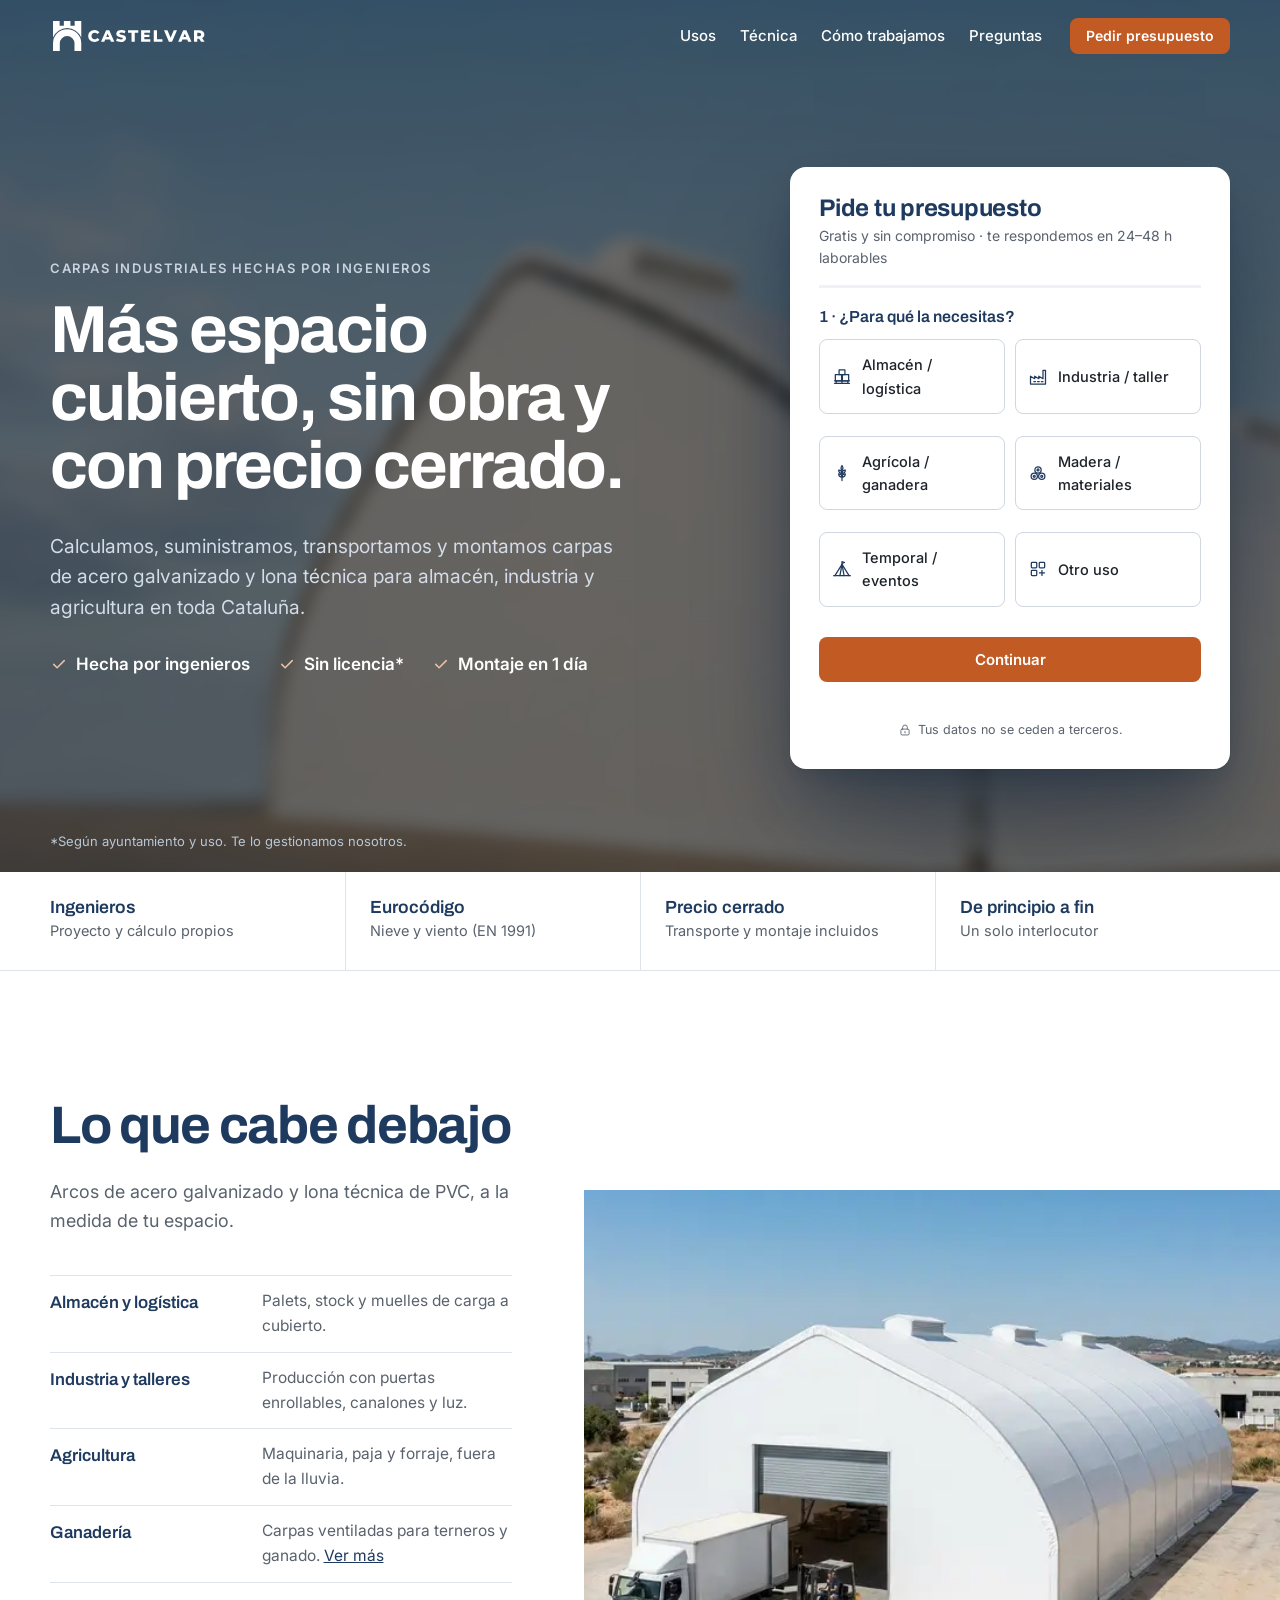
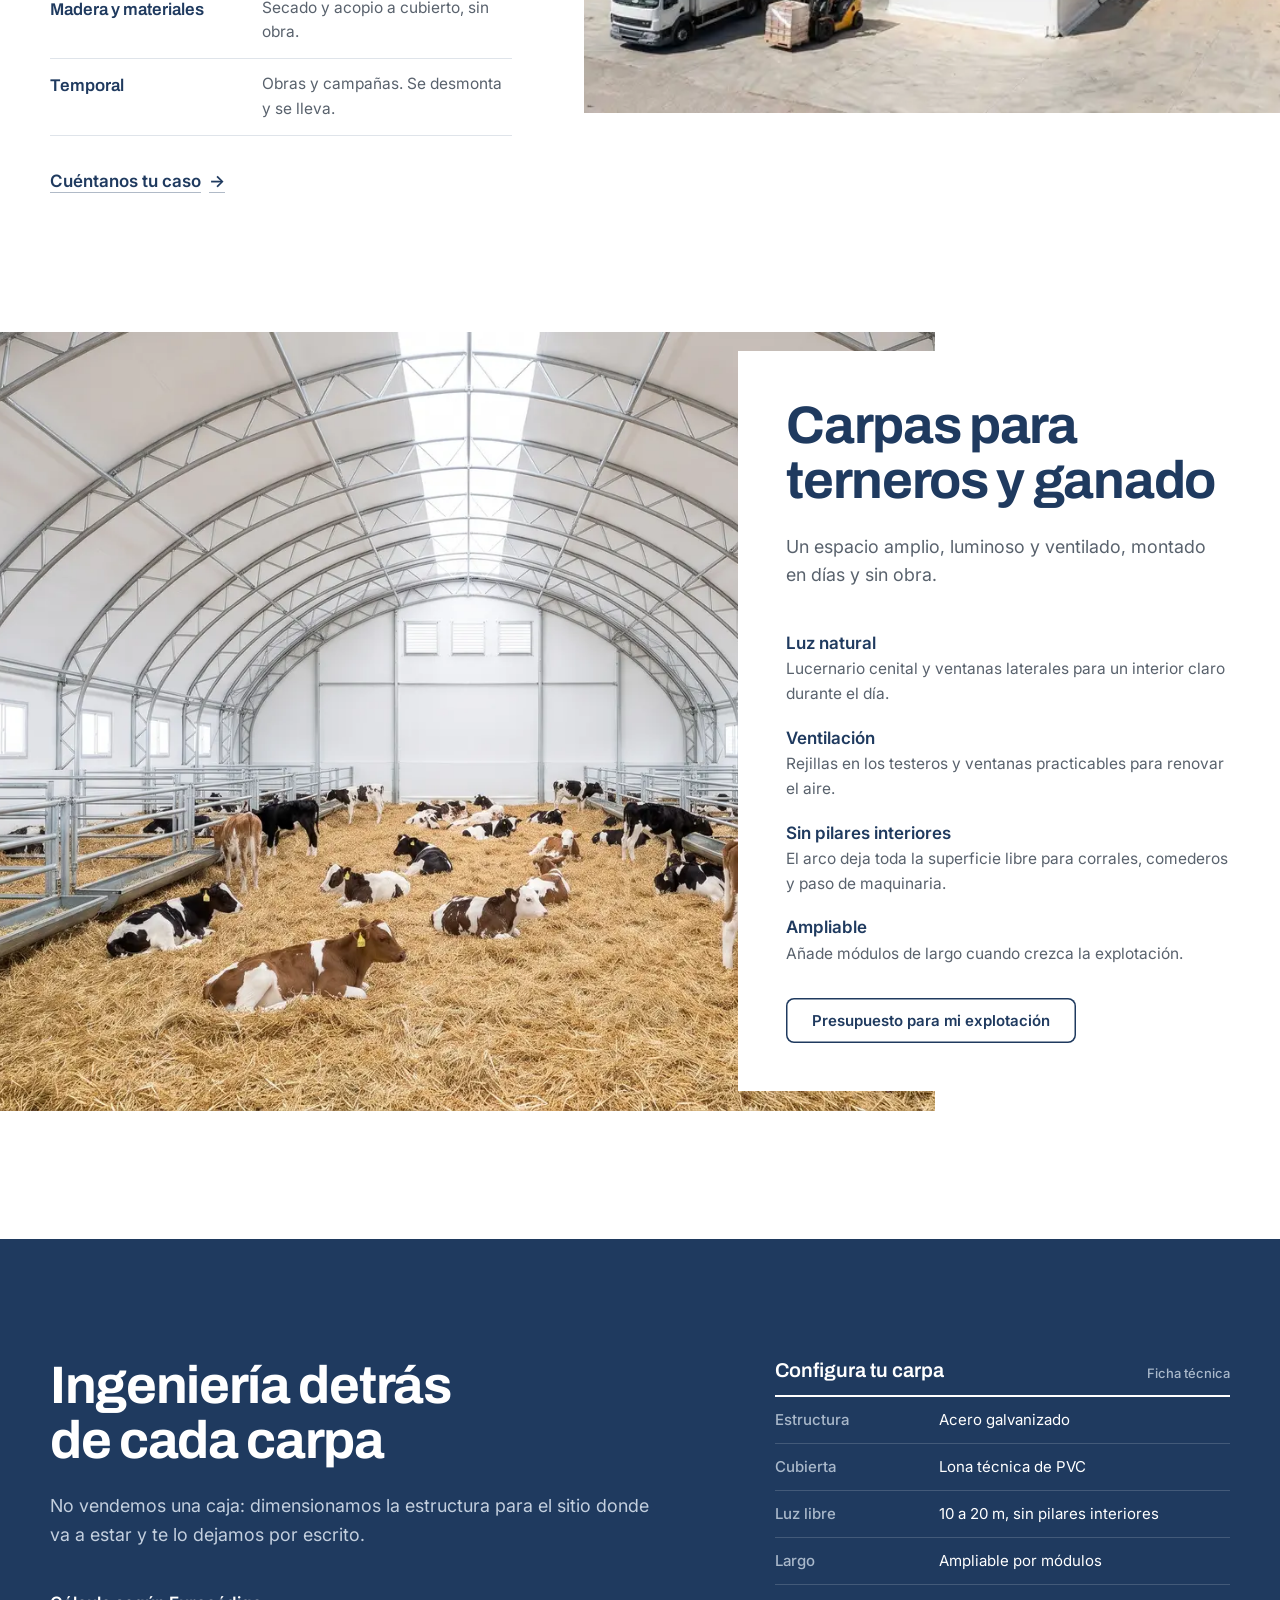
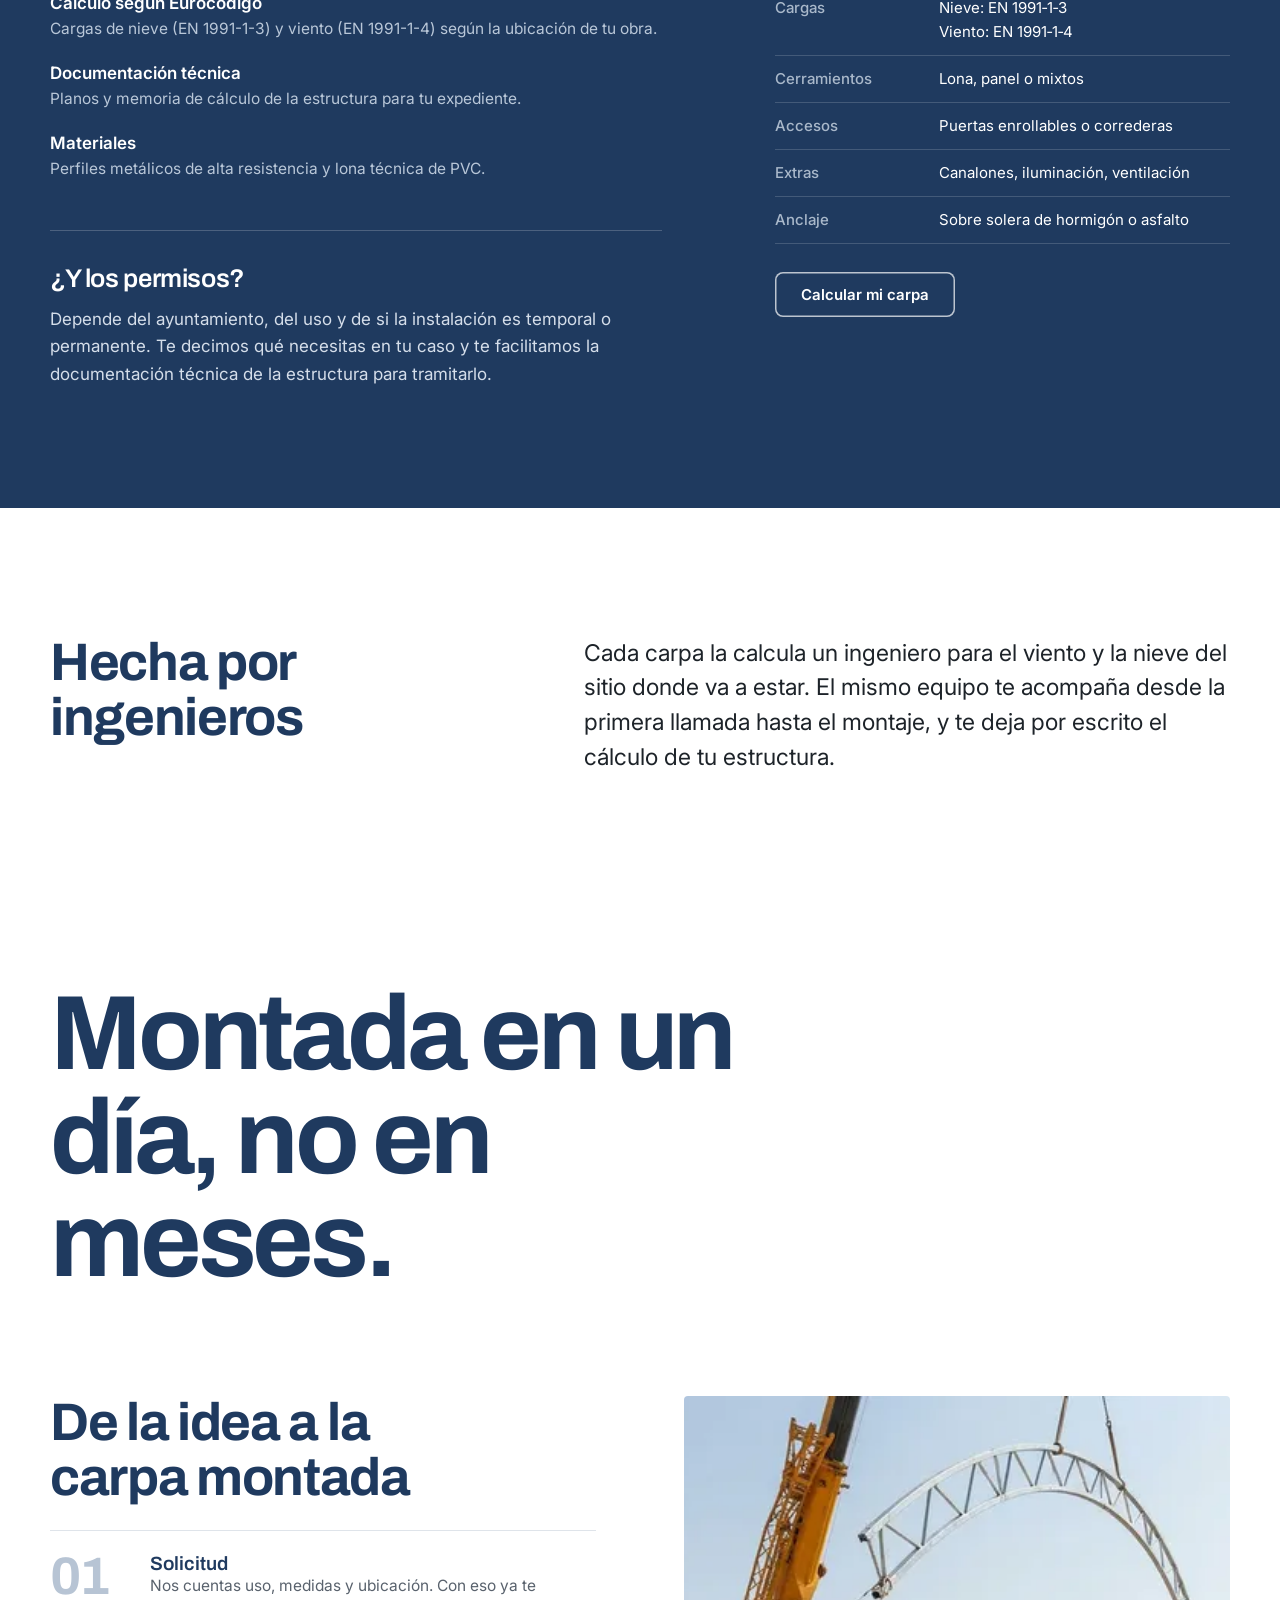
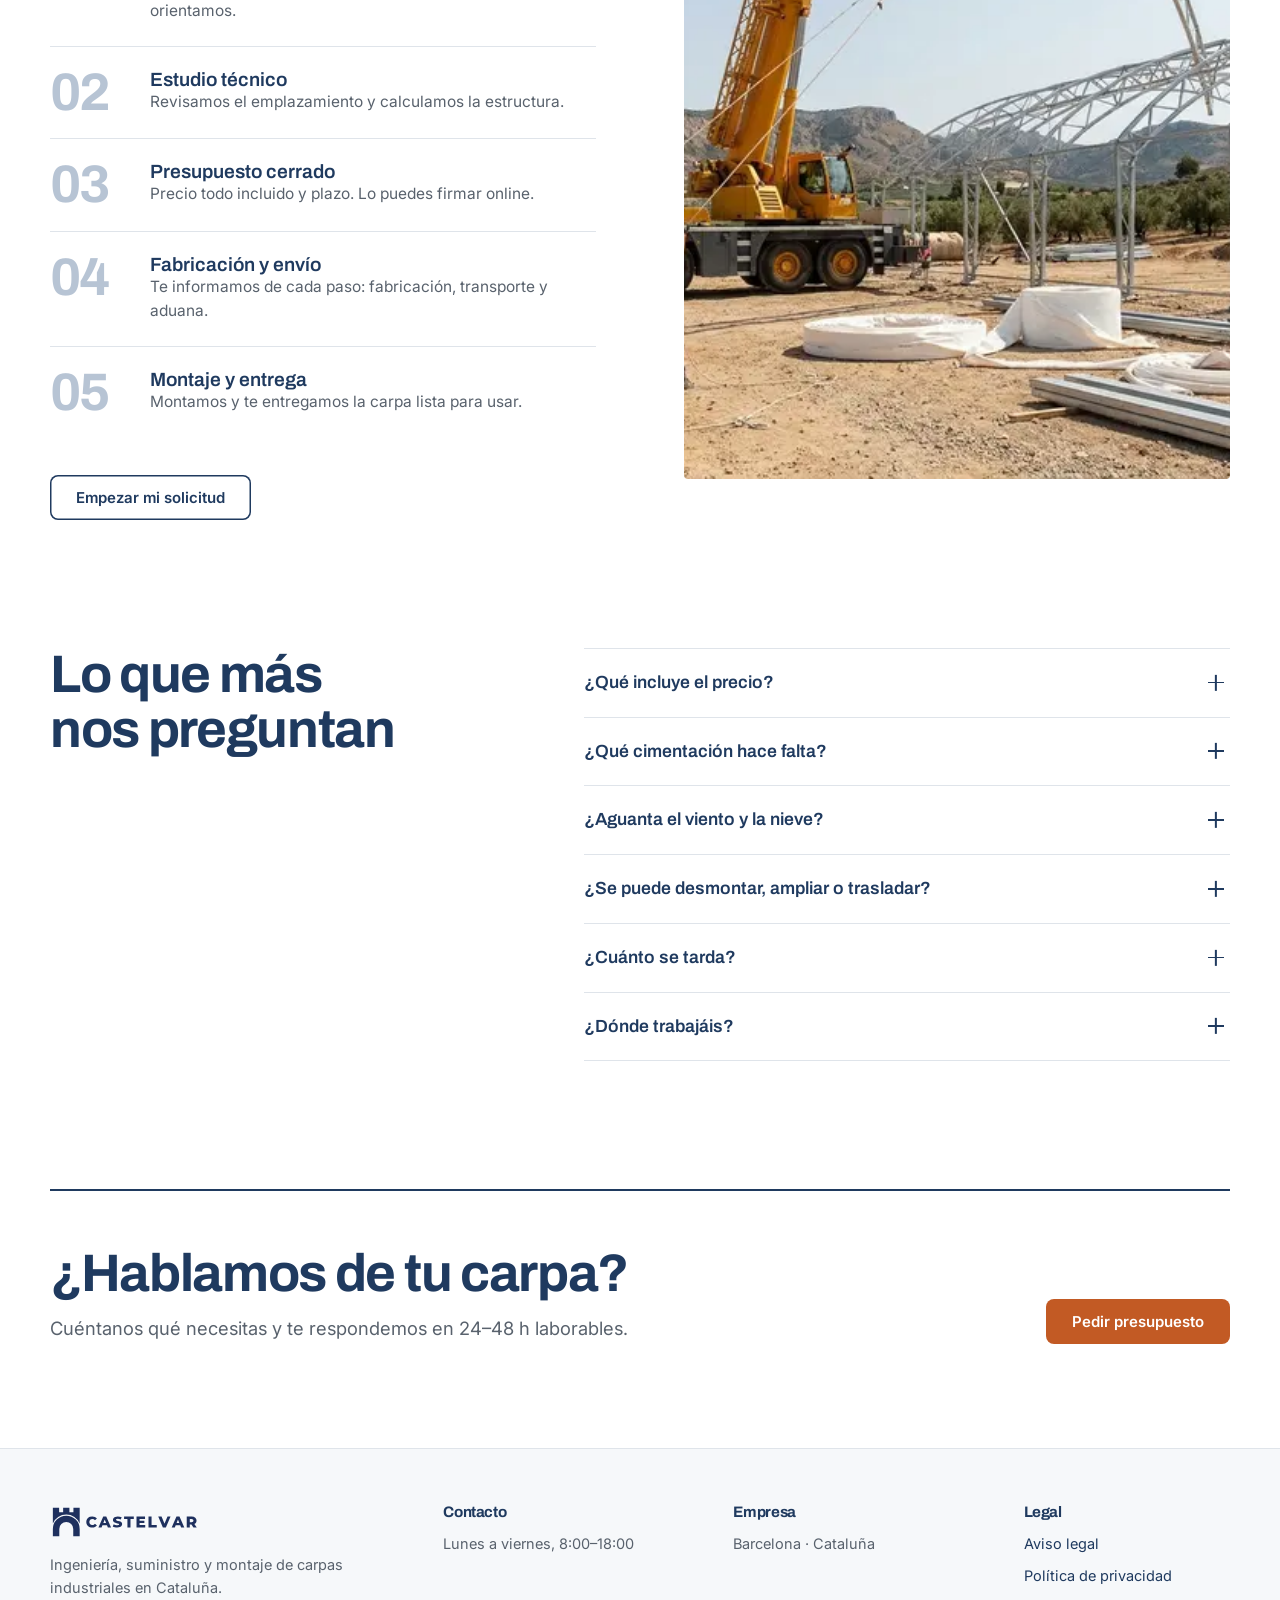
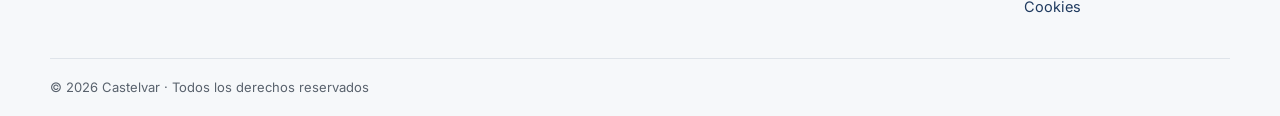
==== commit 884aff68: "Web: teléfono y WhatsApp de la landing editables desde la app y origen de cada solicitud - Web → Aju" ====
--- a/prueba-v2/index.html
+++ b/prueba-v2/index.html
@@ -8,7 +8,7 @@
     <title>Castelvar · Carpas industriales, nos encargamos de todo</title>
     <meta
       name="description"
-      content="Carpas de aluminio y lona técnica para almacén, industria y agricultura. Ingenieros, cálculo según Eurocódigo, transporte y montaje con precio cerrado."
+      content="Carpas de acero galvanizado y lona técnica para almacén, industria y agricultura. Ingenieros, cálculo según Eurocódigo, transporte y montaje con precio cerrado."
     />
     <meta name="theme-color" content="#1F3A5F" />
     <link rel="icon" href="../assets/favicon.svg" type="image/svg+xml" />
@@ -43,7 +43,7 @@
     <header class="site-header" id="cabecera">
       <div class="header-bar">
       <div class="wrap header-inner">
-        <a href="./" class="brand" aria-label="Castelvar, inicio"><img src="../assets/logo.svg" alt="Castelvar" width="168" height="38" /></a>
+        <a href="./" class="brand" aria-label="Castelvar, inicio"><img class="logo-dark" src="../assets/logo.svg" alt="Castelvar" width="168" height="38" /><img class="logo-light" src="../assets/logo-blanco.svg" alt="" width="160" height="37" /></a>
         <nav class="nav" aria-label="Principal">
           <a href="#usos">Usos</a>
           <a href="#tecnica">Técnica</a>
@@ -75,7 +75,7 @@
             <p class="eyebrow">Carpas industriales hechas por ingenieros</p>
             <h1>Más espacio cubierto, sin obra y con precio cerrado.</h1>
             <p class="lead">
-              Calculamos, suministramos, transportamos y montamos carpas de aluminio y lona técnica para almacén, industria y agricultura en toda
+              Calculamos, suministramos, transportamos y montamos carpas de acero galvanizado y lona técnica para almacén, industria y agricultura en toda
               Cataluña.
             </p>
             <ul class="hero-points">
@@ -204,7 +204,7 @@
         <div class="wrap usos-grid">
           <div class="usos-copy">
             <h2>Lo que cabe debajo</h2>
-            <p class="section-lead">Arcos de aluminio y lona técnica de PVC, a la medida de tu espacio.</p>
+            <p class="section-lead">Arcos de acero galvanizado y lona técnica de PVC, a la medida de tu espacio.</p>
             <ul class="usos-list">
               <li><strong>Almacén y logística</strong><span>Palets, stock y muelles de carga a cubierto.</span></li>
               <li><strong>Industria y talleres</strong><span>Producción con puertas enrollables, canalones y luz.</span></li>
@@ -280,7 +280,7 @@
             <table class="ficha">
               <caption>Configura tu carpa <span>Ficha técnica</span></caption>
               <tbody>
-                <tr><th scope="row">Estructura</th><td>Aluminio y acero galvanizado</td></tr>
+                <tr><th scope="row">Estructura</th><td>Acero galvanizado</td></tr>
                 <tr><th scope="row">Cubierta</th><td>Lona técnica de PVC</td></tr>
                 <tr><th scope="row">Luz libre</th><td>10 a 20 m, sin pilares interiores</td></tr>
                 <tr><th scope="row">Largo</th><td>Ampliable por módulos</td></tr>
--- a/prueba-v2/v2.css
+++ b/prueba-v2/v2.css
@@ -289,6 +289,20 @@
   width: 158px;
   height: auto;
 }
+/* Con la barra arriba (sobre la foto oscura del hero): logo blanco y enlaces en blanco */
+.brand .logo-light {
+  display: none;
+}
+.site-header:not(.is-floating) .logo-dark {
+  display: none;
+}
+.site-header:not(.is-floating) .logo-light {
+  display: block;
+}
+.site-header:not(.is-floating) .nav a,
+.site-header:not(.is-floating) .header-phone {
+  color: #fff;
+}
 .nav {
   display: flex;
   gap: 24px;
@@ -333,7 +347,7 @@
   height: calc(100% + 48px);
   max-width: none;
   margin: -24px;
-  filter: blur(7px);
+  filter: blur(7px) brightness(0.42);
   object-fit: cover;
   object-position: 62% 40%;
   transform-origin: 62% 45%;
@@ -352,6 +366,7 @@
 }
 /* sombra suave (clara) detrás del texto, sin velo sobre la foto */
 .hero-copy::before {
+  display: none;
   content: "";
   position: absolute;
   inset: -70px -90px;
@@ -373,12 +388,15 @@
   font-weight: 600;
   letter-spacing: 0.12em;
   text-transform: uppercase;
-  color: var(--blue);
+  color: #c9d3e0;
   margin-bottom: 18px;
+}
+.hero h1 {
+  color: #fff;
 }
 .lead {
   font-size: 1.2rem;
-  color: #26323f;
+  color: #d3dce8;
   max-width: 30em;
   margin: 0;
 }
@@ -395,14 +413,14 @@
   align-items: center;
   gap: 8px;
   font-weight: 600;
-  color: var(--blue);
+  color: #fff;
 }
 .hero-points li::before {
   content: "";
   flex: none;
   width: 18px;
   height: 18px;
-  background: url("data:image/svg+xml,%3Csvg xmlns='http://www.w3.org/2000/svg' viewBox='0 0 24 24'%3E%3Cpath d='m5 12.5 4.5 4.5L19 7.5' fill='none' stroke='%231f3a5f' stroke-width='2' stroke-linecap='round' stroke-linejoin='round'/%3E%3C/svg%3E") center/18px no-repeat;
+  background: url("data:image/svg+xml,%3Csvg xmlns='http://www.w3.org/2000/svg' viewBox='0 0 24 24'%3E%3Cpath d='m5 12.5 4.5 4.5L19 7.5' fill='none' stroke='%23e9c3a6' stroke-width='2' stroke-linecap='round' stroke-linejoin='round'/%3E%3C/svg%3E") center/18px no-repeat;
 }
 .hero-note {
   position: absolute;
@@ -414,7 +432,7 @@
   line-height: 1.4;
 }
 .hero-note a {
-  color: #3b4a5c;
+  color: #b9c6d6;
   text-decoration: none;
 }
 .hero-note a:hover {
@@ -1323,15 +1341,12 @@
     min-height: 0;
     padding: 84px 0 32px;
   }
-  .hero-media {
-    bottom: auto;
-    height: 440px;
-    /* la foto se funde con el blanco detrás del formulario */
-    -webkit-mask-image: linear-gradient(#000 70%, transparent);
-    mask-image: linear-gradient(#000 70%, transparent);
-  }
+  /* En móvil la foto ocupa todo el hero */
   .hero-media img {
     object-position: 30% 50%;
+  }
+  .site-header:not(.is-floating) .logo-light {
+    width: 132px;
   }
   .hero-inner {
     display: block;
@@ -1358,8 +1373,9 @@
   .hero-points li {
     padding: 7px 12px 7px 8px;
     border-radius: var(--r);
-    background: rgb(255 255 255 / 72%);
-    border: 1px solid rgb(31 58 95 / 16%);
+    color: #fff;
+    background: rgb(255 255 255 / 10%);
+    border: 1px solid rgb(255 255 255 / 22%);
     font-size: 14px;
     font-weight: 500;
     line-height: 1.2;
@@ -1368,10 +1384,11 @@
   .hero-points li::before {
     width: 16px;
     height: 16px;
-    background-size: 16px;
+    background: url("data:image/svg+xml,%3Csvg xmlns='http://www.w3.org/2000/svg' viewBox='0 0 24 24'%3E%3Cpath d='m5 12.5 4.5 4.5L19 7.5' fill='none' stroke='%23e9c3a6' stroke-width='2' stroke-linecap='round' stroke-linejoin='round'/%3E%3C/svg%3E") center/16px no-repeat;
   }
   .hero-note {
-    position: static;
+    position: relative; /* por encima de la foto del hero */
+    bottom: auto;
     margin-top: 14px;
     font-size: 12px;
   }
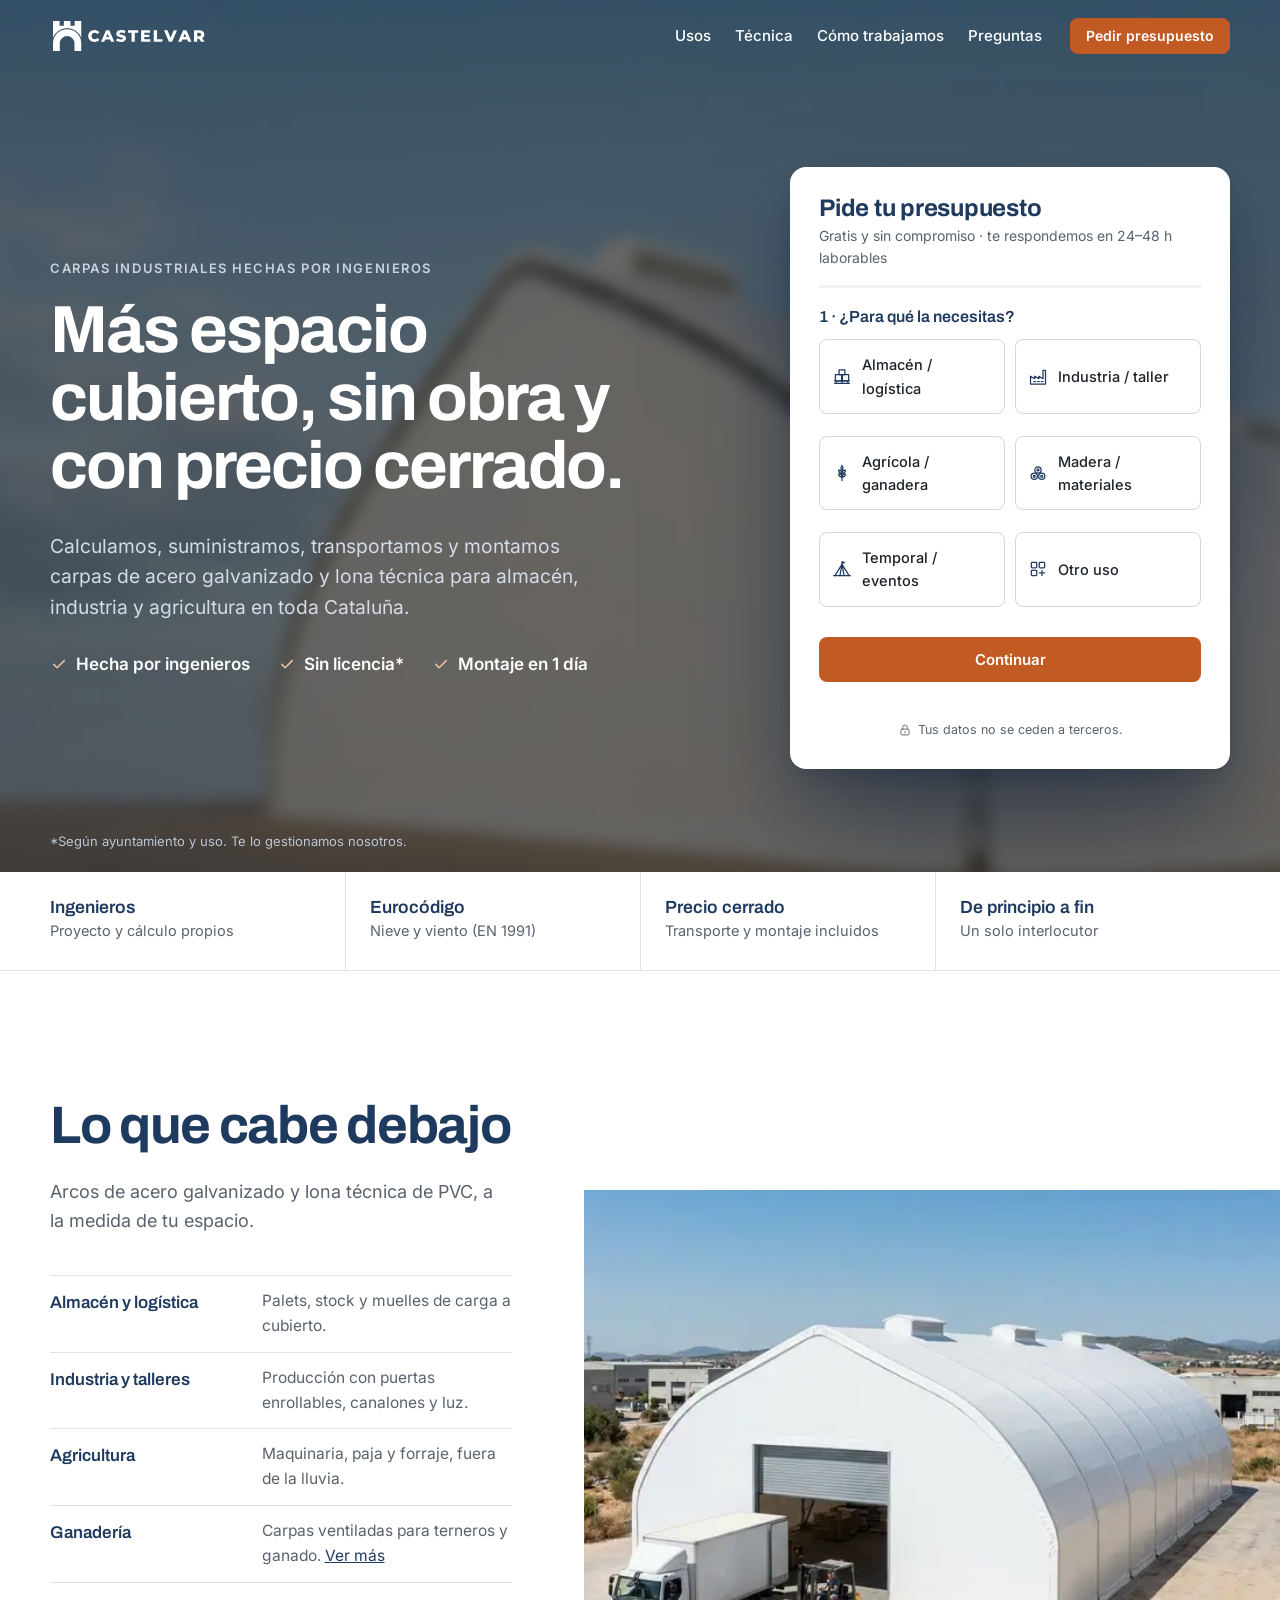
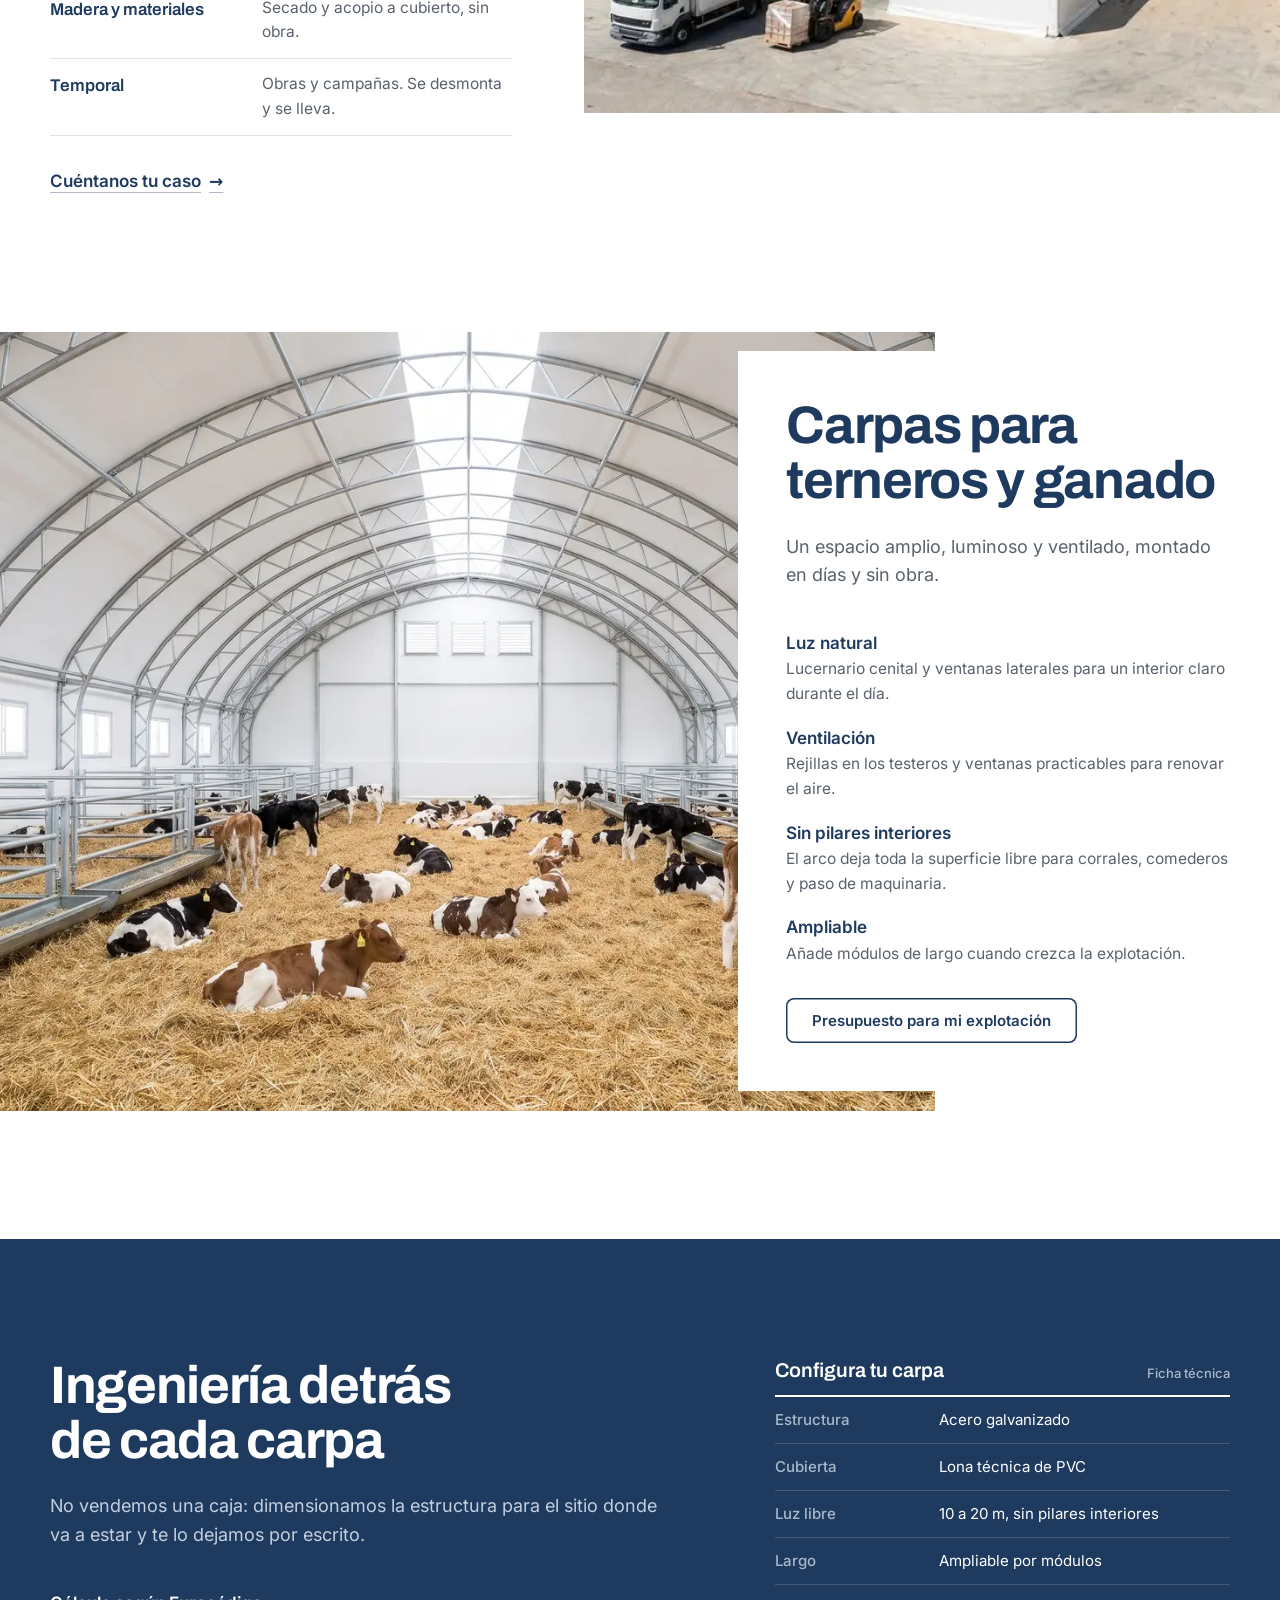
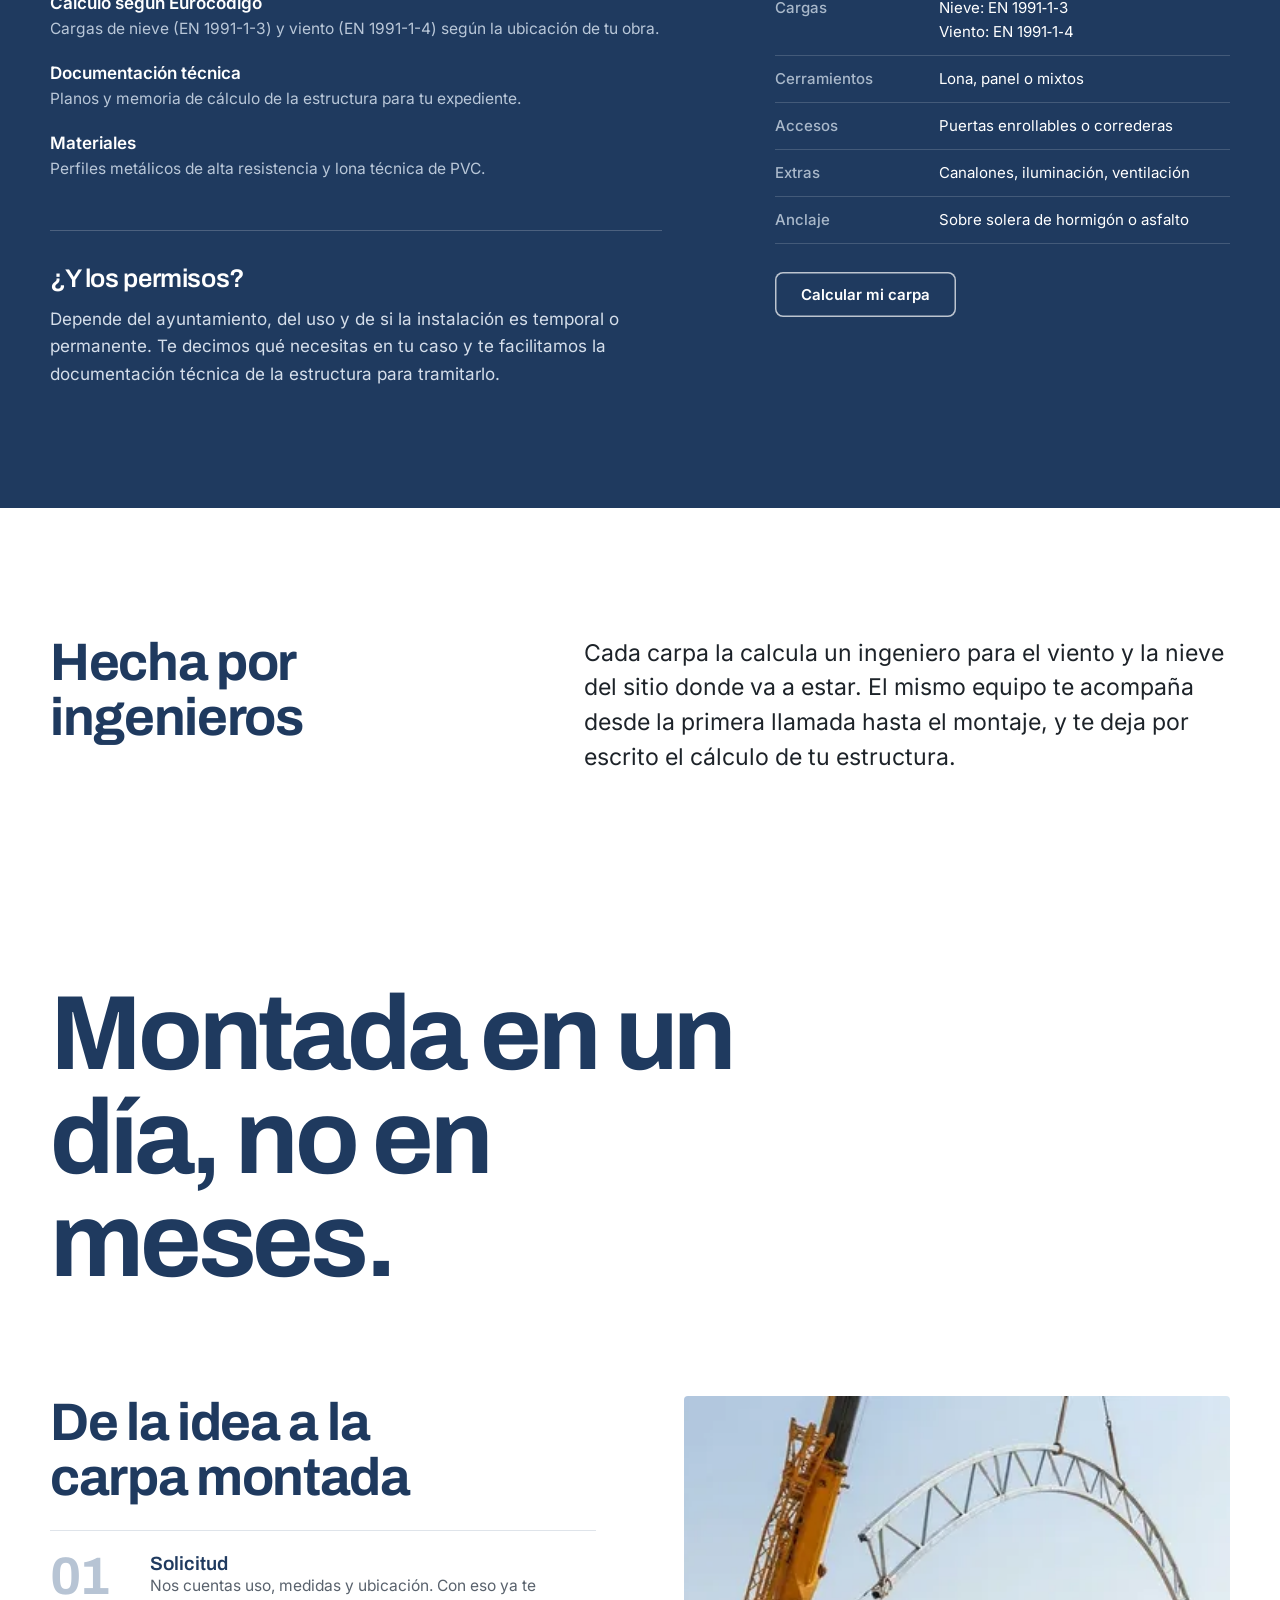
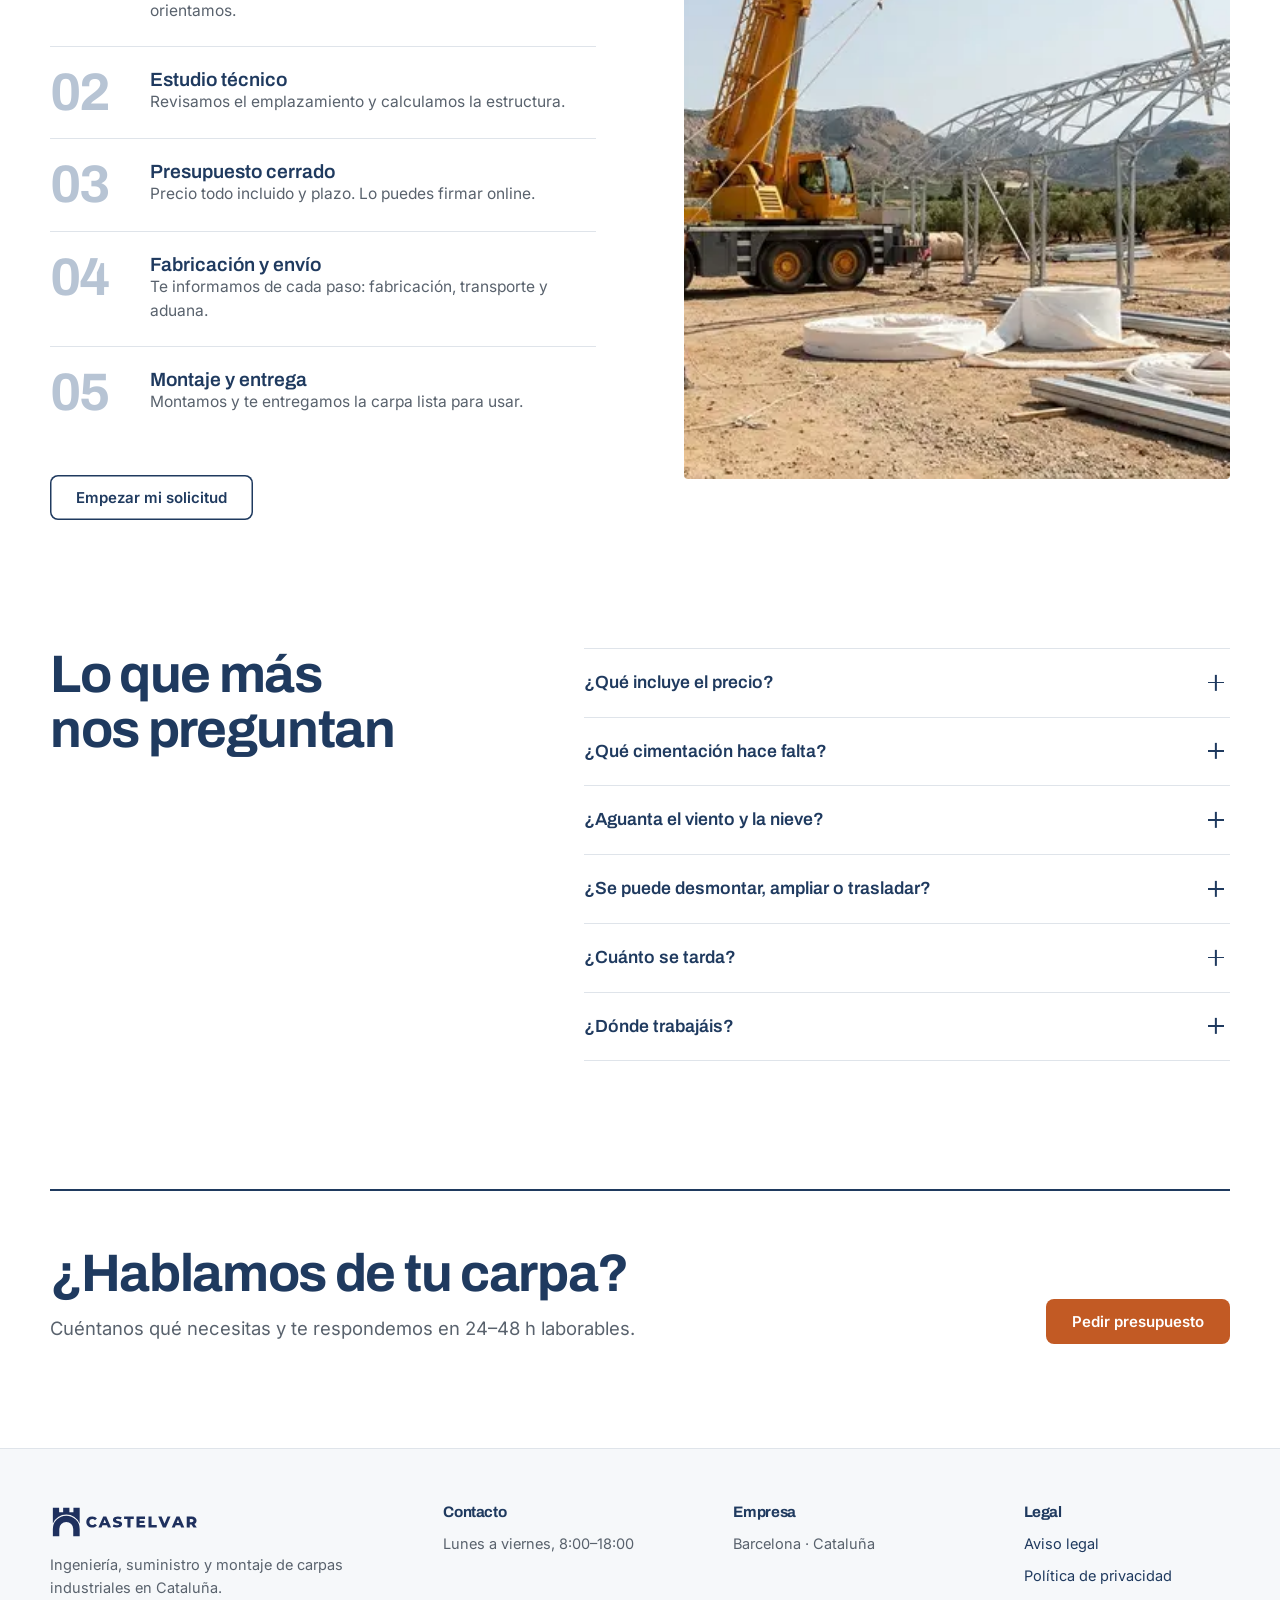
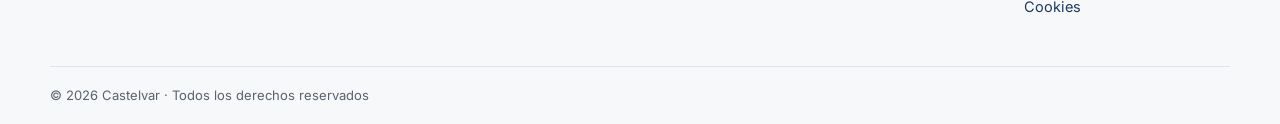
==== commit d1eda88e: "Landing: la nueva home pasa a ser la principal y la anterior se guarda - index.html = la antigua /pr" ====
--- a/prueba-v2/index.html
+++ b/prueba-v2/index.html
@@ -2,428 +2,12 @@
 <html lang="es">
   <head>
     <meta charset="utf-8" />
-    <meta name="viewport" content="width=device-width, initial-scale=1" />
-    <!-- Versión de PRUEBA de la home: no indexar. No está en ningún sitemap (la landing no tiene). -->
-    <meta name="robots" content="noindex, nofollow" />
-    <title>Castelvar · Carpas industriales, nos encargamos de todo</title>
-    <meta
-      name="description"
-      content="Carpas de acero galvanizado y lona técnica para almacén, industria y agricultura. Ingenieros, cálculo según Eurocódigo, transporte y montaje con precio cerrado."
-    />
-    <meta name="theme-color" content="#1F3A5F" />
-    <link rel="icon" href="../assets/favicon.svg" type="image/svg+xml" />
-    <link rel="apple-touch-icon" href="../assets/apple-touch-icon.png" />
-    <script>
-      document.documentElement.className = "js";
-    </script>
-    <link
-      rel="preload"
-      as="image"
-      href="../img/hero-carpa-1376.webp"
-      imagesrcset="../img/hero-carpa-800.webp 800w, ../img/hero-carpa-1376.webp 1376w"
-      imagesizes="100vw"
-      fetchpriority="high"
-    />
-    <link rel="preconnect" href="https://fonts.googleapis.com" />
-    <link rel="preconnect" href="https://fonts.gstatic.com" crossorigin />
-    <!-- Fuentes sin bloquear el primer pintado -->
-    <link
-      rel="preload"
-      as="style"
-      href="https://fonts.googleapis.com/css2?family=Archivo:wght@600;700&family=Inter:wght@400;500;600&display=swap"
-      onload="this.onload=null;this.rel='stylesheet'"
-    />
-    <noscript><link rel="stylesheet" href="https://fonts.googleapis.com/css2?family=Archivo:wght@600;700&family=Inter:wght@400;500;600&display=swap" /></noscript>
-    <link rel="stylesheet" href="v2.css" />
-    <script src="../config.js"></script>
+    <!-- La prueba ya es la home: esta dirección lleva a la portada -->
+    <meta name="robots" content="noindex" />
+    <link rel="canonical" href="https://castelvar.com/" />
+    <meta http-equiv="refresh" content="0; url=/" />
+    <title>Castelvar</title>
+    <script>location.replace("/" + location.search + location.hash);</script>
   </head>
-  <body>
-    <a class="skip" href="#presupuesto">Ir al formulario de presupuesto</a>
-
-    <header class="site-header" id="cabecera">
-      <div class="header-bar">
-      <div class="wrap header-inner">
-        <a href="./" class="brand" aria-label="Castelvar, inicio"><img class="logo-dark" src="../assets/logo.svg" alt="Castelvar" width="168" height="38" /><img class="logo-light" src="../assets/logo-blanco.svg" alt="" width="160" height="37" /></a>
-        <nav class="nav" aria-label="Principal">
-          <a href="#usos">Usos</a>
-          <a href="#tecnica">Técnica</a>
-          <a href="#proceso">Cómo trabajamos</a>
-          <a href="#preguntas">Preguntas</a>
-        </nav>
-        <a class="header-phone" id="header-phone" hidden></a>
-        <a href="#presupuesto" class="btn btn-primary btn-sm">Pedir presupuesto</a>
-      </div>
-      </div>
-    </header>
-
-    <main>
-      <!-- 1 · HERO: foto a sangre + formulario por pasos (igual que la home) -->
-      <section class="hero" id="inicio">
-        <div class="hero-media" aria-hidden="true">
-          <img
-            src="../img/hero-carpa-1376.webp"
-            srcset="../img/hero-carpa-800.webp 800w, ../img/hero-carpa-1376.webp 1376w"
-            sizes="100vw"
-            width="1376"
-            height="768"
-            fetchpriority="high"
-            alt=""
-          />
-        </div>
-        <div class="wrap hero-inner">
-          <div class="hero-copy">
-            <p class="eyebrow">Carpas industriales hechas por ingenieros</p>
-            <h1>Más espacio cubierto, sin obra y con precio cerrado.</h1>
-            <p class="lead">
-              Calculamos, suministramos, transportamos y montamos carpas de acero galvanizado y lona técnica para almacén, industria y agricultura en toda
-              Cataluña.
-            </p>
-            <ul class="hero-points">
-              <li>Hecha por ingenieros</li>
-              <li>Sin licencia*</li>
-              <li>Montaje en 1 día</li>
-            </ul>
-          </div>
-
-          <!-- Formulario de presupuesto en 3 pasos (mismo marcado y mismos value que la home: es lo que llega al CRM) -->
-          <div class="quote-card" id="presupuesto">
-            <div class="quote-head">
-              <h2>Pide tu presupuesto</h2>
-              <p>Gratis y sin compromiso · <span id="response-time">te respondemos en 24–48 h laborables</span></p>
-              <div class="progress" aria-hidden="true"><span id="progress-bar"></span></div>
-            </div>
-
-            <form id="lead-form" novalidate>
-              <!-- Paso 1 -->
-              <fieldset class="step" data-step="1">
-                <legend>1 · ¿Para qué la necesitas?</legend>
-                <div class="choice-grid" role="radiogroup">
-                  <label class="choice"><input type="radio" name="use_case" value="Almacén / logística" /><span class="choice-box"><svg class="i" viewBox="0 0 24 24" fill="none" stroke="currentColor" stroke-width="1.5" stroke-linecap="round" stroke-linejoin="round" aria-hidden="true"><path d="M8.5 3.5h7v5.5h-7z"/><path d="M4 9h7.5v7.5H4zM12.5 9H20v7.5h-7.5z"/><path d="M3 16.5h18M3 19.5h18M5 16.5v3M12 16.5v3M19 16.5v3"/></svg><span>Almacén / logística</span></span></label>
-                  <label class="choice"><input type="radio" name="use_case" value="Industria / taller" /><span class="choice-box"><svg class="i" viewBox="0 0 24 24" fill="none" stroke="currentColor" stroke-width="1.5" stroke-linecap="round" stroke-linejoin="round" aria-hidden="true"><path d="M3 20.5V11l5 3v-3l5 3v-3l5 3V4h3v16.5z"/><path d="M7 17.5h2M11.5 17.5h2M16 17.5h2"/></svg><span>Industria / taller</span></span></label>
-                  <label class="choice"><input type="radio" name="use_case" value="Agricultura / ganadería" /><span class="choice-box"><svg class="i" viewBox="0 0 24 24" fill="none" stroke="currentColor" stroke-width="1.5" stroke-linecap="round" stroke-linejoin="round" aria-hidden="true"><path d="M12 21V8.5"/><path d="M12 8.5C10.6 7.4 10.3 5.6 12 3c1.7 2.6 1.4 4.4 0 5.5z"/><path d="M12 12.5c-2.6 0-4-1.5-4-4 2.6 0 4 1.5 4 4zM12 12.5c2.6 0 4-1.5 4-4-2.6 0-4 1.5-4 4z"/><path d="M12 17c-2.6 0-4-1.5-4-4 2.6 0 4 1.5 4 4zM12 17c2.6 0 4-1.5 4-4-2.6 0-4 1.5-4 4z"/></svg><span>Agrícola / ganadera</span></span></label>
-                  <label class="choice"><input type="radio" name="use_case" value="Madera / materiales" /><span class="choice-box"><svg class="i" viewBox="0 0 24 24" fill="none" stroke="currentColor" stroke-width="1.5" stroke-linecap="round" stroke-linejoin="round" aria-hidden="true"><circle cx="7.5" cy="16" r="3.75"/><circle cx="16.5" cy="16" r="3.75"/><circle cx="12" cy="8.25" r="3.75"/><circle cx="7.5" cy="16" r="1.2"/><circle cx="16.5" cy="16" r="1.2"/><circle cx="12" cy="8.25" r="1.2"/></svg><span>Madera / materiales</span></span></label>
-                  <label class="choice"><input type="radio" name="use_case" value="Temporal / eventos" /><span class="choice-box"><svg class="i" viewBox="0 0 24 24" fill="none" stroke="currentColor" stroke-width="1.5" stroke-linecap="round" stroke-linejoin="round" aria-hidden="true"><path d="M3.5 20 12 6.5 20.5 20"/><path d="M12 6.5 9.5 20M12 6.5 14.5 20"/><path d="M12 6.5V3l3 1.2L12 5.4"/><path d="M2 20h20"/></svg><span>Temporal / eventos</span></span></label>
-                  <label class="choice"><input type="radio" name="use_case" value="Otro" /><span class="choice-box"><svg class="i" viewBox="0 0 24 24" fill="none" stroke="currentColor" stroke-width="1.5" stroke-linecap="round" stroke-linejoin="round" aria-hidden="true"><rect x="4" y="4" width="6.5" height="6.5" rx="1"/><rect x="13.5" y="4" width="6.5" height="6.5" rx="1"/><rect x="4" y="13.5" width="6.5" height="6.5" rx="1"/><path d="M16.75 13.75v6M13.75 16.75h6"/></svg><span>Otro uso</span></span></label>
-                </div>
-                <button type="button" class="btn btn-primary btn-block" data-next>Continuar</button>
-              </fieldset>
-
-              <!-- Paso 2 -->
-              <fieldset class="step" data-step="2" hidden>
-                <legend>2 · Medidas y ubicación</legend>
-                <div class="grid-2">
-                  <label><span>Ancho aprox. (m)</span><input name="width" inputmode="decimal" enterkeyhint="next" placeholder="p. ej. 15" maxlength="8" /></label>
-                  <label><span>Largo aprox. (m)</span><input name="length" inputmode="decimal" enterkeyhint="next" placeholder="p. ej. 30" maxlength="8" /></label>
-                </div>
-                <p class="sizes" aria-label="Medidas habituales">
-                  <span>Habituales:</span>
-                  <button type="button" data-size="10x15">10×15</button>
-                  <button type="button" data-size="10x20">10×20</button>
-                  <button type="button" data-size="15x30">15×30</button>
-                  <button type="button" data-size="20x40">20×40</button>
-                  <button type="button" data-size="">No lo sé</button>
-                </p>
-                <div class="grid-2">
-                  <label><span>Población de la obra</span><input name="city" autocomplete="address-level2" autocapitalize="words" enterkeyhint="next" maxlength="120" /></label>
-                  <label
-                    ><span>Provincia</span>
-                    <select name="province">
-                      <option value="">—</option>
-                      <option value="Barcelona">Barcelona</option>
-                      <option value="Girona">Girona</option>
-                      <option value="Lleida">Lleida</option>
-                      <option value="Tarragona">Tarragona</option>
-                      <option value="Otra">Otra</option>
-                    </select>
-                  </label>
-                </div>
-                <label
-                  ><span>¿Para cuándo?</span>
-                  <select name="timeframe">
-                    <option value="">—</option>
-                    <option value="Lo antes posible">Lo antes posible</option>
-                    <option value="En 1–3 meses">En 1–3 meses</option>
-                    <option value="En 3–6 meses">En 3–6 meses</option>
-                    <option value="Solo me estoy informando">Solo me estoy informando</option>
-                  </select>
-                </label>
-                <div class="step-nav">
-                  <button type="button" class="btn btn-ghost" data-prev>Atrás</button>
-                  <button type="button" class="btn btn-primary" data-next>Continuar</button>
-                </div>
-              </fieldset>
-
-              <!-- Paso 3 -->
-              <fieldset class="step" data-step="3" hidden>
-                <legend>3 · ¿Cómo te contactamos?</legend>
-                <div class="grid-2">
-                  <label><span>Nombre *</span><input name="name" autocomplete="name" autocapitalize="words" enterkeyhint="next" required maxlength="120" /></label>
-                  <label><span>Empresa</span><input name="company" autocomplete="organization" maxlength="160" /></label>
-                  <label><span>Teléfono</span><input name="phone" type="tel" inputmode="tel" autocomplete="tel" enterkeyhint="next" maxlength="40" /></label>
-                  <label><span>Email</span><input name="email" type="email" inputmode="email" autocomplete="email" autocapitalize="off" spellcheck="false" enterkeyhint="next" maxlength="200" /></label>
-                </div>
-                <label><span>Algo más (opcional)</span><textarea name="message" rows="3" maxlength="3000" placeholder="Terreno, accesos, puertas, cerramientos…"></textarea></label>
-                <label class="hp" aria-hidden="true">Web<input name="website" tabindex="-1" autocomplete="off" /></label>
-                <label class="check">
-                  <input type="checkbox" name="consent" value="on" required />
-                  <span>Acepto la <a href="../privacidad.html" target="_blank">política de privacidad</a>. Solo usaremos tus datos para responderte.</span>
-                </label>
-                <div class="step-nav">
-                  <button type="button" class="btn btn-ghost" data-prev>Atrás</button>
-                  <button type="submit" class="btn btn-primary">Enviar solicitud</button>
-                </div>
-              </fieldset>
-              <p class="form-status" role="status" aria-live="polite"></p>
-            </form>
-
-            <div class="thanks" id="thanks" hidden tabindex="-1">
-              <div class="thanks-icon"><svg class="i" viewBox="0 0 24 24" fill="none" stroke="currentColor" stroke-width="1.5" stroke-linecap="round" stroke-linejoin="round" aria-hidden="true"><circle cx="12" cy="12" r="9"/><path d="m8 12.25 2.75 2.75L16 9.75"/></svg></div>
-              <h3>¡Solicitud recibida!</h3>
-              <p>Un ingeniero revisará tu caso y te contactará <span id="thanks-time">en 24–48 h laborables</span>.</p>
-              <p class="thanks-direct" id="thanks-direct"></p>
-            </div>
-            <p class="quote-foot"><svg class="i" viewBox="0 0 24 24" fill="none" stroke="currentColor" stroke-width="1.5" stroke-linecap="round" stroke-linejoin="round" aria-hidden="true"><rect x="5" y="10.5" width="14" height="10" rx="2"/><path d="M8 10.5V7.5a4 4 0 0 1 8 0v3"/><path d="M12 14.5v2.5"/></svg><span>Tus datos no se ceden a terceros.</span></p>
-          </div>
-        </div>
-        <!-- Nota del asterisco: abajo del todo de la sección (en escritorio y en móvil) -->
-        <p class="wrap hero-note"><a href="#permisos">*Según ayuntamiento y uso. Te lo gestionamos nosotros.</a></p>
-      </section>
-
-      <!-- Franja de garantías (parte del hero) -->
-      <div class="assurances" id="garantias" role="region" aria-label="Por qué confiar en nosotros">
-        <div class="wrap assurances-inner">
-          <div><strong>Ingenieros</strong><span>Proyecto y cálculo propios</span></div>
-          <div><strong>Eurocódigo</strong><span>Nieve y viento (EN 1991)</span></div>
-          <div><strong>Precio cerrado</strong><span>Transporte y montaje incluidos</span></div>
-          <div><strong>De principio a fin</strong><span>Un solo interlocutor</span></div>
-        </div>
-      </div>
-
-      <!-- 2 · USOS (antes «Una carpa para cada necesidad» + «Una estructura, muchos usos») -->
-      <section class="usos" id="usos">
-        <div class="wrap usos-grid">
-          <div class="usos-copy">
-            <h2>Lo que cabe debajo</h2>
-            <p class="section-lead">Arcos de acero galvanizado y lona técnica de PVC, a la medida de tu espacio.</p>
-            <ul class="usos-list">
-              <li><strong>Almacén y logística</strong><span>Palets, stock y muelles de carga a cubierto.</span></li>
-              <li><strong>Industria y talleres</strong><span>Producción con puertas enrollables, canalones y luz.</span></li>
-              <li><strong>Agricultura</strong><span>Maquinaria, paja y forraje, fuera de la lluvia.</span></li>
-              <li><strong>Ganadería</strong><span>Carpas ventiladas para terneros y ganado. <a href="#ganaderia">Ver más</a></span></li>
-              <li><strong>Madera y materiales</strong><span>Secado y acopio a cubierto, sin obra.</span></li>
-              <li><strong>Temporal</strong><span>Obras y campañas. Se desmonta y se lleva.</span></li>
-            </ul>
-            <a href="#presupuesto" class="link-arrow">Cuéntanos tu caso</a>
-          </div>
-          <figure class="usos-photo frame">
-            <img
-              src="../img/almacen-exterior-1376.webp"
-              srcset="../img/almacen-exterior-800.webp 800w, ../img/almacen-exterior-1376.webp 1376w"
-              sizes="(max-width: 900px) 100vw, 60vw"
-              width="1376"
-              height="768"
-              loading="lazy"
-              alt="Carpa de arco con muelle de carga, un camión y una carretilla elevadora"
-            />
-          </figure>
-        </div>
-      </section>
-
-      <!-- 3 · GANADERÍA: la foto se sale del contenedor por la izquierda y el texto la solapa -->
-      <section class="ganaderia" id="ganaderia">
-        <div class="wrap ganaderia-grid">
-          <figure class="ganaderia-photo frame reveal">
-            <img
-              src="../img/ganaderia-interior-1600.webp"
-              srcset="../img/ganaderia-interior-800.webp 800w, ../img/ganaderia-interior-1600.webp 1600w"
-              sizes="(max-width: 900px) 100vw, 66vw"
-              width="1600"
-              height="893"
-              loading="lazy"
-              alt="Interior de una carpa ganadera con terneros sobre cama de paja, comederos laterales y lucernario cenital"
-            />
-          </figure>
-          <div class="ganaderia-text">
-            <h2>Carpas para terneros y ganado</h2>
-            <p class="section-lead">Un espacio amplio, luminoso y ventilado, montado en días y sin obra.</p>
-            <dl class="points">
-              <div><dt>Luz natural</dt><dd>Lucernario cenital y ventanas laterales para un interior claro durante el día.</dd></div>
-              <div><dt>Ventilación</dt><dd>Rejillas en los testeros y ventanas practicables para renovar el aire.</dd></div>
-              <div><dt>Sin pilares interiores</dt><dd>El arco deja toda la superficie libre para corrales, comederos y paso de maquinaria.</dd></div>
-              <div><dt>Ampliable</dt><dd>Añade módulos de largo cuando crezca la explotación.</dd></div>
-            </dl>
-            <a href="#presupuesto" class="btn btn-outline" data-usecase="Agricultura / ganadería">Presupuesto para mi explotación</a>
-          </div>
-        </div>
-      </section>
-
-      <!-- 4 · TÉCNICA + PERMISOS (único bloque azul a sangre) -->
-      <section class="tecnica" id="tecnica">
-        <div class="wrap tecnica-grid">
-          <div>
-            <h2>Ingeniería detrás de cada carpa</h2>
-            <p class="section-lead">No vendemos una caja: dimensionamos la estructura para el sitio donde va a estar y te lo dejamos por escrito.</p>
-            <dl class="points points-dark">
-              <div><dt>Cálculo según Eurocódigo</dt><dd>Cargas de nieve (EN 1991-1-3) y viento (EN 1991-1-4) según la ubicación de tu obra.</dd></div>
-              <div><dt>Documentación técnica</dt><dd>Planos y memoria de cálculo de la estructura para tu expediente.</dd></div>
-              <div><dt>Materiales</dt><dd>Perfiles metálicos de alta resistencia y lona técnica de PVC.</dd></div>
-            </dl>
-            <div class="permisos" id="permisos">
-              <h3>¿Y los permisos?</h3>
-              <p>
-                Depende del ayuntamiento, del uso y de si la instalación es temporal o permanente. Te decimos qué necesitas en tu caso y te facilitamos la
-                documentación técnica de la estructura para tramitarlo.
-              </p>
-            </div>
-          </div>
-          <div class="ficha-wrap">
-            <table class="ficha">
-              <caption>Configura tu carpa <span>Ficha técnica</span></caption>
-              <tbody>
-                <tr><th scope="row">Estructura</th><td>Acero galvanizado</td></tr>
-                <tr><th scope="row">Cubierta</th><td>Lona técnica de PVC</td></tr>
-                <tr><th scope="row">Luz libre</th><td>10 a 20 m, sin pilares interiores</td></tr>
-                <tr><th scope="row">Largo</th><td>Ampliable por módulos</td></tr>
-                <tr><th scope="row">Cargas</th><td>Nieve: EN&nbsp;1991‑1‑3<br />Viento: EN&nbsp;1991‑1‑4</td></tr>
-                <tr><th scope="row">Cerramientos</th><td>Lona, panel o mixtos</td></tr>
-                <tr><th scope="row">Accesos</th><td>Puertas enrollables o correderas</td></tr>
-                <tr><th scope="row">Extras</th><td>Canalones, iluminación, ventilación</td></tr>
-                <tr><th scope="row">Anclaje</th><td>Sobre solera de hormigón o asfalto</td></tr>
-              </tbody>
-            </table>
-            <a href="#presupuesto" class="btn btn-outline-light">Calcular mi carpa</a>
-          </div>
-        </div>
-      </section>
-
-      <!-- 5 · QUIÉNES SOMOS -->
-      <section class="equipo reveal" id="quienes-somos">
-        <div class="wrap equipo-wrap">
-          <h2>Hecha por ingenieros</h2>
-          <p class="equipo-text">
-            Cada carpa la calcula un ingeniero para el viento y la nieve del sitio donde va a estar. El mismo equipo te acompaña desde la primera
-            llamada hasta el montaje, y te deja por escrito el cálculo de tu estructura.
-          </p>
-          <!--
-            TODO (más adelante): fichas de los fundadores, con foto real (WebP 600×720, ../img/fundador-pendiente.webp mientras tanto)
-            y una frase de cada uno en primera persona:
-            · Guillermo Fabregat, ingeniero
-            · Albert Vila, ingeniero
-          -->
-        </div>
-      </section>
-
-      <!-- 6 · CÓMO TRABAJAMOS (con la frase corta grande delante) -->
-      <section class="proceso" id="proceso">
-        <div class="wrap">
-          <p class="frase">Montada en un día, no en meses.</p>
-        </div>
-        <div class="wrap proceso-grid">
-          <div>
-            <h2>De la idea a la carpa montada</h2>
-            <ol class="pasos reveal-group">
-              <li><strong>Solicitud</strong><span>Nos cuentas uso, medidas y ubicación. Con eso ya te orientamos.</span></li>
-              <li><strong>Estudio técnico</strong><span>Revisamos el emplazamiento y calculamos la estructura.</span></li>
-              <li><strong>Presupuesto cerrado</strong><span>Precio todo incluido y plazo. Lo puedes firmar online.</span></li>
-              <li><strong>Fabricación y envío</strong><span>Te informamos de cada paso: fabricación, transporte y aduana.</span></li>
-              <li><strong>Montaje y entrega</strong><span>Montamos y te entregamos la carpa lista para usar.</span></li>
-            </ol>
-            <a href="#presupuesto" class="btn btn-outline">Empezar mi solicitud</a>
-          </div>
-          <figure class="proceso-photo frame">
-            <img
-              src="../img/montaje-grua-800.webp"
-              srcset="../img/montaje-grua-800.webp 800w, ../img/montaje-grua-1376.webp 1376w"
-              sizes="(max-width: 900px) 100vw, 45vw"
-              width="800"
-              height="447"
-              loading="lazy"
-              alt="Montaje en obra: una grúa coloca un arco de la estructura mientras tres operarios lo guían"
-            />
-          </figure>
-        </div>
-      </section>
-
-      <!-- 7 · PREGUNTAS FRECUENTES + CIERRE -->
-      <section class="preguntas" id="preguntas">
-        <div class="wrap preguntas-grid">
-          <h2>Lo que más nos preguntan</h2>
-          <div class="faq">
-            <details>
-              <summary>¿Qué incluye el precio?</summary>
-              <div class="faq-a"><p>Estructura, lona, los accesorios que elijas, transporte hasta la obra y montaje. Todo queda detallado en el presupuesto.</p></div>
-            </details>
-            <details>
-              <summary>¿Qué cimentación hace falta?</summary>
-              <div class="faq-a"><p>Normalmente se ancla sobre una solera de hormigón o asfalto existente. Si no la hay, te indicamos las alternativas según el terreno.</p></div>
-            </details>
-            <details>
-              <summary>¿Aguanta el viento y la nieve?</summary>
-              <div class="faq-a"><p>La estructura se calcula para las cargas de nieve y viento de tu ubicación según el Eurocódigo, y te entregamos el cálculo.</p></div>
-            </details>
-            <details>
-              <summary>¿Se puede desmontar, ampliar o trasladar?</summary>
-              <div class="faq-a"><p>Sí. Son estructuras modulares: se pueden ampliar con más módulos, desmontar o llevar a otra ubicación.</p></div>
-            </details>
-            <details>
-              <summary>¿Cuánto se tarda?</summary>
-              <div class="faq-a"><p>El plazo depende de la medida y de la fabricación, y te lo damos cerrado en el presupuesto. El montaje en obra es cuestión de días.</p></div>
-            </details>
-            <details>
-              <summary>¿Dónde trabajáis?</summary>
-              <div class="faq-a"><p>Principalmente en Cataluña. Si tu obra está en otra zona, consúltanos.</p></div>
-            </details>
-          </div>
-        </div>
-
-        <div class="wrap cierre" id="contacto">
-          <div>
-            <p class="cierre-title">¿Hablamos de tu carpa?</p>
-            <p class="cierre-sub">Cuéntanos qué necesitas y te respondemos en 24–48 h laborables.</p>
-          </div>
-          <div class="cierre-actions">
-            <a href="#presupuesto" class="btn btn-primary">Pedir presupuesto</a>
-          </div>
-        </div>
-      </section>
-    </main>
-
-    <footer class="site-footer">
-      <div class="wrap footer-grid">
-        <div>
-          <img src="../assets/logo-blanco.svg" alt="Castelvar" width="160" height="37" loading="lazy" />
-          <p>Ingeniería, suministro y montaje de carpas industriales en Cataluña.</p>
-        </div>
-        <div>
-          <h2 class="foot-h">Contacto</h2>
-          <ul class="footer-list" id="footer-contact"></ul>
-        </div>
-        <div>
-          <h2 class="foot-h">Empresa</h2>
-          <ul class="footer-list" id="footer-company"></ul>
-        </div>
-        <div>
-          <h2 class="foot-h">Legal</h2>
-          <ul class="footer-list">
-            <li><a href="../aviso-legal.html">Aviso legal</a></li>
-            <li><a href="../privacidad.html">Política de privacidad</a></li>
-            <li><a href="../cookies.html">Cookies</a></li>
-          </ul>
-        </div>
-      </div>
-      <div class="wrap footer-bottom">© <span id="year"></span> Castelvar · Todos los derechos reservados</div>
-    </footer>
-
-    <!-- Barra fija en móvil: aparece al bajar de la primera pantalla -->
-    <nav class="mobile-bar" id="mobile-bar" aria-label="Contacto rápido">
-      <a class="mb-primary" href="#presupuesto">Pedir presupuesto</a>
-    </nav>
-
-    <!-- WhatsApp: botón flotante abajo a la derecha. Solo aparece cuando hay número en config.js (whatsapp) -->
-    <a class="wa-float" id="wa-float" hidden target="_blank" rel="noopener" aria-label="Escríbenos por WhatsApp">
-      <svg viewBox="0 0 32 32" aria-hidden="true"><path fill="currentColor" d="M16 3a13 13 0 0 0-11.2 19.6L3 29l6.6-1.7A13 13 0 1 0 16 3Zm0 23.6c-2 0-4-.5-5.7-1.6l-.4-.2-3.9 1 1-3.8-.3-.4A10.6 10.6 0 1 1 16 26.6Zm5.8-7.9c-.3-.2-1.9-.9-2.2-1-.3-.1-.5-.2-.7.2l-1 1.2c-.2.2-.4.2-.7.1a8.7 8.7 0 0 1-4.3-3.8c-.3-.6.3-.5.9-1.6.1-.2 0-.4 0-.6l-1-2.4c-.3-.6-.5-.5-.7-.5h-.6c-.2 0-.6.1-.9.4-.3.3-1.2 1.1-1.2 2.8s1.2 3.2 1.4 3.4c.2.2 2.4 3.7 5.8 5.1 2.2.9 3 1 4.1.8.7-.1 1.9-.8 2.2-1.5.3-.8.3-1.4.2-1.5-.1-.2-.3-.2-.6-.4Z"/></svg>
-    </a>
-
-    <script src="v2.js" defer></script>
-  </body>
+  <body><a href="/">Ir a castelvar.com</a></body>
 </html>
